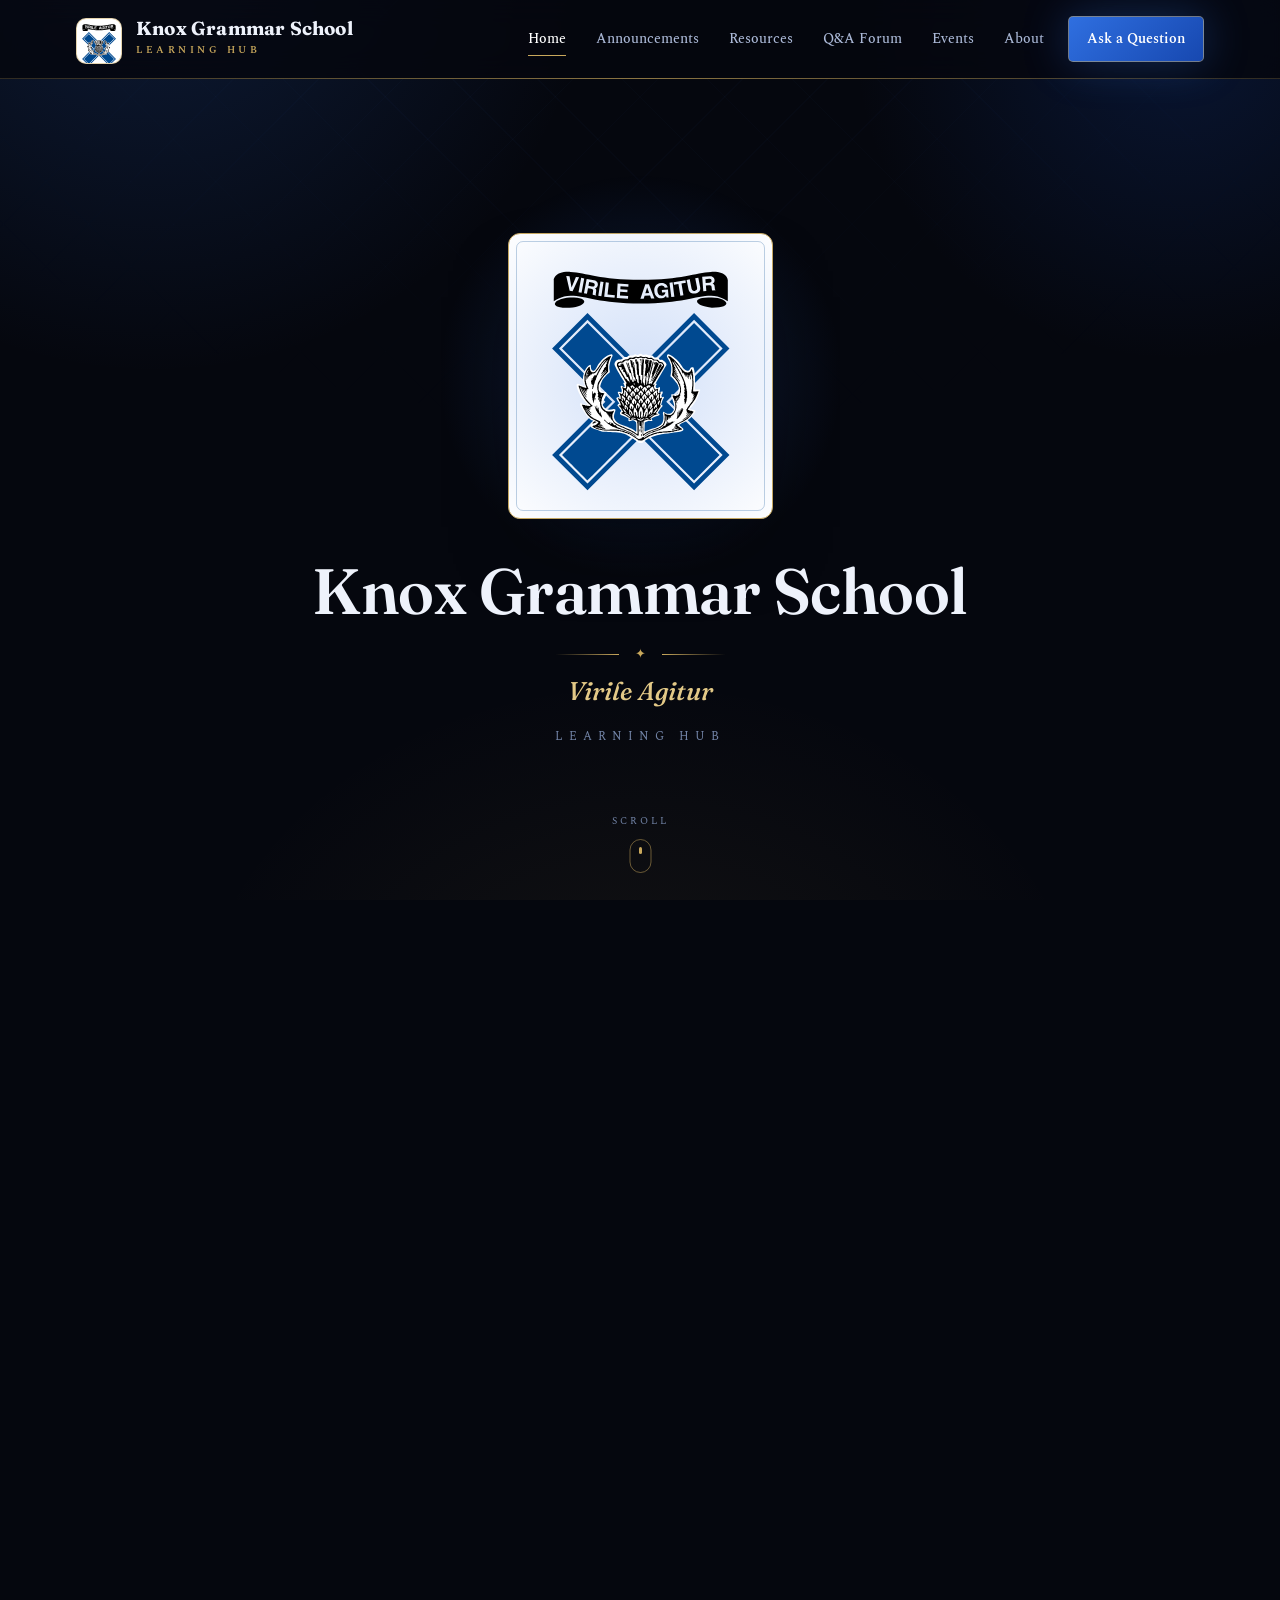
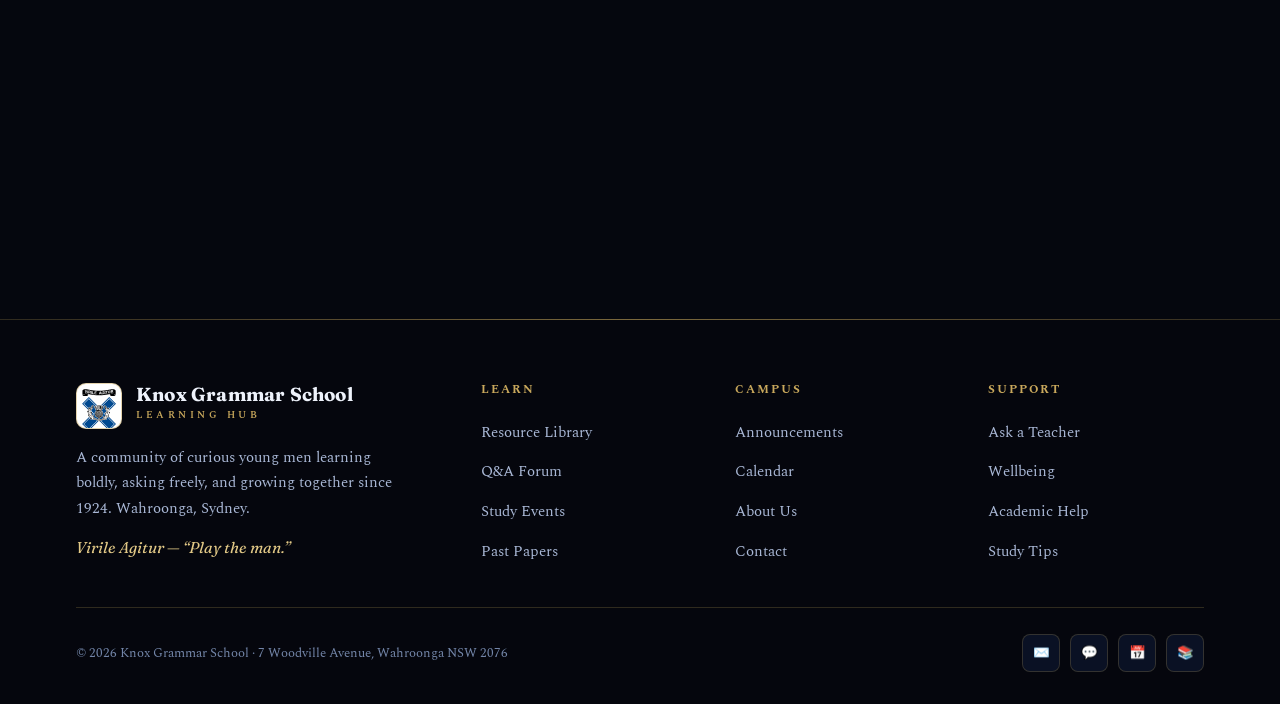
==== index.html @ 8827a402 "Animate title page on scroll (sticky parallax) Crest, title and motto drift upward and fade at diffe" ====
<!DOCTYPE html>
<html lang="en">
<head>
  <meta charset="UTF-8" />
  <meta name="viewport" content="width=device-width, initial-scale=1.0" />
  <title>Knox Grammar School · Learning Hub</title>
  <meta name="description" content="Knox Grammar School Learning Hub — Wahroonga, Sydney. Virile Agitur." />
  <link rel="preconnect" href="https://fonts.googleapis.com" />
  <link href="https://fonts.googleapis.com/css2?family=Fraunces:ital,opsz,wght@0,9..144,400..700;1,9..144,400..600&family=Spectral:ital,wght@0,400;0,500;0,600;1,400&display=swap" rel="stylesheet" />
  <link rel="icon" type="image/svg+xml" href="assets/img/knox-logo.svg" />
  <link rel="stylesheet" href="assets/css/styles.css" />
</head>
<body>
  <div class="bg-aura"></div>
  <div class="bg-grid"></div>

  <div id="nav-mount" data-active="index.html"></div>

  <!-- Title page (scroll-animated) -->
  <header class="title-hero">
    <div class="title-sticky">
      <div class="container title-inner">
        <div class="crest-plaque" data-px="crest">
          <img src="assets/img/knox-logo.svg" alt="Knox Grammar School crest — Virile Agitur" />
        </div>
        <h1 data-px="title">Knox Grammar School</h1>
        <div class="title-rule" data-px="rule"><span></span>✦<span></span></div>
        <p class="title-motto" data-px="motto">Virile Agitur</p>
        <p class="title-sub" data-px="sub">Learning Hub</p>
      </div>
      <div class="scroll-cue" aria-hidden="true"><span>Scroll</span><i></i></div>
    </div>
  </header>

  <div id="footer-mount"></div>
  <script src="assets/js/main.js"></script>
  <script>
    // Scroll-driven parallax for the title page
    (function () {
      const hero = document.querySelector('.title-hero');
      if (!hero) return;
      const reduce = matchMedia('(prefers-reduced-motion: reduce)').matches;
      const el = s => document.querySelector('[data-px="' + s + '"]');
      const crest = el('crest'), title = el('title'), rule = el('rule'), motto = el('motto'), sub = el('sub');
      const cue = document.querySelector('.scroll-cue');
      function frame() {
        const total = hero.offsetHeight - window.innerHeight;
        const p = total > 0 ? Math.min(1, Math.max(0, -hero.getBoundingClientRect().top / total)) : 0;
        if (cue) cue.style.opacity = Math.max(0, 1 - p * 3);
        if (reduce) return;
        if (crest) { crest.style.transform = `translateY(${-p * 130}px) scale(${1 - p * 0.28}) rotate(${-p * 3}deg)`; crest.style.opacity = 1 - p * 0.85; }
        if (title) { title.style.transform = `translateY(${-p * 210}px)`; title.style.opacity = 1 - p * 0.9; title.style.letterSpacing = `${-0.5 + p * 5}px`; }
        if (rule) { rule.style.transform = `translateY(${-p * 250}px)`; rule.style.opacity = 1 - p; }
        if (motto) { motto.style.transform = `translateY(${-p * 290}px)`; motto.style.opacity = 1 - p; }
        if (sub) { sub.style.transform = `translateY(${-p * 330}px)`; sub.style.opacity = 1 - p; }
      }
      let ticking = false;
      function onScroll() { if (!ticking) { requestAnimationFrame(() => { frame(); ticking = false; }); ticking = true; } }
      addEventListener('scroll', onScroll, { passive: true });
      addEventListener('resize', frame);
      frame();
    })();
  </script>
</body>
</html>
---- assets/css/styles.css ----
/* =========================================================
   Knox Grammar School — Learning Hub
   Heritage collegiate · Navy / Black · Royal blue & heraldic gold
   Saltire & thistle motifs · Fraunces + Spectral
   ========================================================= */

:root {
  /* Core ink palette */
  --ink: #05070e;
  --navy-900: #080d1c;
  --navy-800: #0b1326;
  --navy-700: #0f1c3c;
  --navy-600: #14264f;

  /* Royal blues (from the saltire) */
  --royal: #2f6fe0;
  --royal-deep: #1748b0;
  --royal-bright: #5b93ff;

  /* Heraldic gold */
  --gold: #c9a85c;
  --gold-soft: #e3c987;
  --gold-deep: #9c7d3c;

  /* Surfaces & lines */
  --surface: rgba(16, 28, 60, 0.5);
  --surface-2: rgba(11, 19, 38, 0.7);
  --surface-solid: #0d1730;
  --border: rgba(201, 168, 92, 0.22);          /* gold hairline */
  --border-strong: rgba(201, 168, 92, 0.5);
  --border-blue: rgba(91, 147, 255, 0.28);

  /* Text */
  --text: #eef2fb;
  --text-muted: #aab8d6;
  --text-dim: #7385a8;

  /* Aliases kept for existing inline styles / JS gradients */
  --blue-300: #8fb4ff;
  --blue-400: var(--royal-bright);
  --blue-500: var(--royal);
  --blue-600: var(--royal-deep);
  --indigo: #2a52c4;
  --cyan: var(--gold-soft);
  --success: #57c8a3;
  --warn: var(--gold-soft);
  --danger: #e0768a;

  --glow: 0 0 46px rgba(47, 111, 224, 0.32);
  --shadow-lg: 0 30px 70px -28px rgba(0, 0, 0, 0.85);
  --radius: 6px;
  --radius-sm: 4px;
  --maxw: 1180px;

  --serif-display: "Fraunces", Georgia, "Times New Roman", serif;
  --serif-body: "Spectral", Georgia, serif;
  --font: var(--serif-body);
}

* { box-sizing: border-box; margin: 0; padding: 0; }
html { scroll-behavior: smooth; }

body {
  font-family: var(--serif-body);
  background: var(--ink);
  color: var(--text);
  line-height: 1.68;
  overflow-x: hidden;
  -webkit-font-smoothing: antialiased;
  font-size: 17px;
}

/* Ambient heritage background: saltire weave + glow */
.bg-aura {
  position: fixed; inset: 0; z-index: -2;
  background:
    radial-gradient(58vw 58vw at 12% -8%, rgba(47, 111, 224, 0.20), transparent 60%),
    radial-gradient(46vw 46vw at 92% 4%, rgba(23, 72, 176, 0.22), transparent 55%),
    radial-gradient(60vw 50vw at 50% 118%, rgba(201, 168, 92, 0.08), transparent 60%),
    var(--ink);
}
/* diagonal saltire lattice */
.bg-grid {
  position: fixed; inset: 0; z-index: -1; opacity: .5;
  background-image:
    repeating-linear-gradient(45deg, rgba(91,147,255,.05) 0 1px, transparent 1px 60px),
    repeating-linear-gradient(-45deg, rgba(91,147,255,.05) 0 1px, transparent 1px 60px);
  mask-image: radial-gradient(ellipse 85% 65% at 50% 0%, #000 25%, transparent 78%);
  animation: gridDrift 60s linear infinite;
}
@keyframes gridDrift { to { background-position: 85px 85px, -85px 85px; } }

a { color: inherit; text-decoration: none; }
img { max-width: 100%; display: block; }
.container { width: 100%; max-width: var(--maxw); margin: 0 auto; padding: 0 26px; }

/* Decorative gold rule used in section heads */
.crest-rule { display: inline-flex; align-items: center; gap: 12px; color: var(--gold); }
.crest-rule::before, .crest-rule::after { content: ""; width: 42px; height: 1px; background: linear-gradient(90deg, transparent, var(--gold)); }
.crest-rule::after { background: linear-gradient(90deg, var(--gold), transparent); }

/* ===================== Navbar ===================== */
.nav {
  position: sticky; top: 0; z-index: 100;
  backdrop-filter: blur(14px);
  background: rgba(5, 7, 14, 0.82);
  border-bottom: 1px solid var(--border);
}
.nav::after { content: ""; position: absolute; left: 0; right: 0; bottom: -1px; height: 1px; background: linear-gradient(90deg, transparent, var(--gold), transparent); opacity: .6; }
.nav-inner { display: flex; align-items: center; justify-content: space-between; height: 78px; }
.brand { display: flex; align-items: center; gap: 14px; }
.brand .logo {
  width: 46px; height: 46px; border-radius: 10px; overflow: hidden;
  display: grid; place-items: center; flex-shrink: 0;
  background: #fff; border: 1px solid var(--border-strong); padding: 3px;
}
.brand .logo img { width: 100%; height: 100%; object-fit: contain; }
.brand b { font-family: var(--serif-display); font-size: 1.18rem; font-weight: 700; letter-spacing: .2px; line-height: 1.05; display: block; }
.brand span { color: var(--gold); font-weight: 600; font-size: .64rem; display: block; letter-spacing: 3.5px; text-transform: uppercase; margin-top: 3px; }

.nav-links { display: flex; align-items: center; gap: 2px; }
.nav-links a {
  padding: 9px 14px; border-radius: 5px; font-size: .9rem; font-weight: 500; font-family: var(--serif-body);
  color: var(--text-muted); transition: .2s; position: relative;
}
.nav-links a::after { content: ""; position: absolute; left: 14px; right: 14px; bottom: 4px; height: 1px; background: var(--gold); transform: scaleX(0); transition: transform .25s; transform-origin: left; }
.nav-links a:hover { color: var(--text); }
.nav-links a:hover::after, .nav-links a.active::after { transform: scaleX(1); }
.nav-links a.active { color: #fff; }
.nav-cta {
  padding: 10px 18px !important; border-radius: 5px !important; margin-left: 8px;
  background: linear-gradient(135deg, var(--royal), var(--royal-deep)) !important;
  color: #fff !important; font-weight: 600 !important; border: 1px solid var(--border-strong) !important;
  box-shadow: var(--glow);
}
.nav-cta::after { display: none; }
.nav-cta:hover { filter: brightness(1.08); transform: translateY(-1px); }

.hamburger { display: none; background: none; border: 0; cursor: pointer; padding: 8px; }
.hamburger span { display: block; width: 24px; height: 2px; background: var(--gold-soft); margin: 5px 0; border-radius: 2px; transition: .3s; }

/* ===================== Buttons ===================== */
.btn {
  display: inline-flex; align-items: center; gap: 9px; cursor: pointer;
  padding: 13px 24px; border-radius: 5px; font-weight: 600; font-size: .96rem;
  font-family: var(--serif-body); letter-spacing: .2px;
  border: 1px solid transparent; transition: .22s;
}
.btn-primary {
  background: linear-gradient(135deg, var(--royal), var(--royal-deep)); color: #fff;
  border-color: var(--border-strong);
  box-shadow: 0 12px 32px -12px rgba(47, 111, 224, 0.7);
}
.btn-primary:hover { transform: translateY(-2px); box-shadow: 0 18px 42px -14px rgba(47, 111, 224, 0.85); }
.btn-ghost { background: transparent; color: var(--gold-soft); border-color: var(--border-strong); }
.btn-ghost:hover { background: rgba(201,168,92,.08); color: var(--gold-soft); border-color: var(--gold); }
.btn-sm { padding: 8px 15px; font-size: .85rem; }

/* ===================== Title page (home, scroll-animated) ===================== */
.title-hero { position: relative; height: 200vh; }
.title-sticky {
  position: sticky; top: 78px; height: calc(100vh - 78px);
  display: grid; place-items: center; text-align: center; overflow: hidden;
  animation: heroRise 1.1s cubic-bezier(.2,.7,.3,1) both;
}
@keyframes heroRise { from { opacity: 0; transform: translateY(20px); } to { opacity: 1; transform: none; } }
.title-inner { display: flex; flex-direction: column; align-items: center; padding: 0 24px; }
.title-inner [data-px] { will-change: transform, opacity; }

/* scroll cue (mouse-style indicator) */
.scroll-cue {
  position: absolute; left: 50%; bottom: 28px; transform: translateX(-50%);
  display: flex; flex-direction: column; align-items: center; gap: 9px; pointer-events: none;
}
.scroll-cue span { font-size: .64rem; letter-spacing: 3px; text-transform: uppercase; color: var(--text-dim); }
.scroll-cue i { width: 22px; height: 34px; border: 1px solid var(--border-strong); border-radius: 12px; position: relative; display: block; }
.scroll-cue i::after {
  content: ""; position: absolute; left: 50%; top: 7px; width: 3px; height: 7px; border-radius: 2px;
  background: var(--gold); transform: translateX(-50%); animation: cueDot 1.6s ease-in-out infinite;
}
@keyframes cueDot { 0% { opacity: 0; transform: translate(-50%, 0); } 30% { opacity: 1; } 100% { opacity: 0; transform: translate(-50%, 12px); } }
@media (max-width: 680px) { .title-hero { height: 165vh; } }
@media (prefers-reduced-motion: reduce) { .title-hero { height: auto; } .title-sticky { position: static; height: calc(100vh - 78px); animation: none; } }
.crest-plaque {
  position: relative; padding: 26px 32px; border-radius: 12px; margin-bottom: 38px;
  background: #ffffff; border: 1px solid var(--gold);
  box-shadow: 0 36px 80px -28px rgba(0,0,0,.75);
}
.crest-plaque::before {
  content: ""; position: absolute; inset: 7px; border: 1px solid rgba(0,73,144,.25);
  border-radius: 7px; pointer-events: none;
}
.crest-plaque::after {
  content: ""; position: absolute; inset: -34%; z-index: -1;
  background: radial-gradient(circle, rgba(47,111,224,.22), transparent 62%);
}
.crest-plaque img { height: 232px; width: auto; display: block; }
.title-hero h1 {
  font-family: var(--serif-display); font-weight: 600;
  font-size: clamp(2.3rem, 6vw, 4rem); letter-spacing: -.5px; line-height: 1.05;
}
.title-rule { display: flex; align-items: center; gap: 16px; color: var(--gold); margin: 20px 0 4px; font-size: .8rem; }
.title-rule span { width: 64px; height: 1px; background: linear-gradient(90deg, transparent, var(--gold)); }
.title-rule span:last-child { background: linear-gradient(90deg, var(--gold), transparent); }
.title-motto { font-family: var(--serif-display); font-style: italic; font-weight: 500; font-size: 1.6rem; color: var(--gold-soft); }
.title-sub { text-transform: uppercase; letter-spacing: 6px; font-size: .76rem; color: var(--text-dim); margin-top: 14px; }
@media (max-width: 680px) {
  .crest-plaque { padding: 20px 22px; margin-bottom: 30px; }
  .crest-plaque img { height: 168px; }
  .title-motto { font-size: 1.3rem; }
}

/* ===================== Hero ===================== */
.hero { position: relative; padding: 104px 0 86px; }
.hero-grid { display: grid; grid-template-columns: 1.08fr 0.92fr; gap: 56px; align-items: center; }
.eyebrow {
  display: inline-flex; align-items: center; gap: 10px;
  padding: 7px 16px; border-radius: 999px; font-size: .72rem; font-weight: 600;
  letter-spacing: 2.5px; text-transform: uppercase; color: var(--gold-soft);
  background: rgba(201,168,92,.07); border: 1px solid var(--border);
  margin-bottom: 26px; font-family: var(--serif-body);
}
.eyebrow .dot { width: 6px; height: 6px; border-radius: 50%; background: var(--gold); box-shadow: 0 0 10px var(--gold); animation: pulse 2.4s infinite; }
@keyframes pulse { 50% { opacity: .35; } }

.hero h1 {
  font-family: var(--serif-display); font-optical-sizing: auto;
  font-size: clamp(2.6rem, 5.4vw, 4.1rem); line-height: 1.04; font-weight: 600;
  letter-spacing: -.5px; margin-bottom: 24px;
}
.hero h1 .grad {
  font-style: italic; font-weight: 500;
  background: linear-gradient(120deg, var(--gold-soft), var(--gold) 60%, var(--gold-deep));
  -webkit-background-clip: text; background-clip: text; color: transparent;
}
.hero p.lead { font-size: 1.16rem; color: var(--text-muted); max-width: 540px; margin-bottom: 34px; }
.hero-actions { display: flex; gap: 14px; flex-wrap: wrap; }

.hero-stats { display: flex; gap: 40px; margin-top: 48px; padding-top: 30px; border-top: 1px solid var(--border); }
.hero-stats .stat strong { font-family: var(--serif-display); font-size: 2rem; font-weight: 600; display: block; color: #fff; }
.hero-stats .stat span { font-size: .74rem; color: var(--text-dim); text-transform: uppercase; letter-spacing: 1.6px; }

/* Hero crest showcase */
.hero-visual { position: relative; display: grid; place-items: center; height: 480px; }
.crest-stage {
  position: relative; width: 360px; max-width: 100%;
  filter: drop-shadow(0 30px 50px rgba(0,0,0,.6));
  animation: floaty 7s ease-in-out infinite;
}
.crest-stage::before {
  content: ""; position: absolute; inset: -12% -12% -12% -12%; z-index: -1; border-radius: 50%;
  background: radial-gradient(circle, rgba(47,111,224,.28), transparent 65%);
}
.crest-ring {
  position: absolute; inset: -6%; border: 1px solid var(--border); border-radius: 50%;
  animation: spin 50s linear infinite;
}
.crest-ring.r2 { inset: 2%; border-style: dashed; border-color: var(--border-blue); animation-duration: 80s; animation-direction: reverse; }
@keyframes spin { to { transform: rotate(360deg); } }
@keyframes floaty { 50% { transform: translateY(-14px); } }
.float-card {
  position: absolute; border-radius: var(--radius);
  background: var(--surface-2); border: 1px solid var(--border);
  backdrop-filter: blur(10px); box-shadow: var(--shadow-lg);
  padding: 16px 18px; z-index: 3; max-width: 220px;
}
.float-card .fc-icon { display: none; }
.fc-1 { top: 34%; left: -38px; animation: floaty 6s ease-in-out infinite; }
.fc-3 { bottom: 6%; right: -38px; animation: floaty 6.5s ease-in-out 1.5s infinite; }
.fc-2 { display: none; }
.fc-title { font-family: var(--serif-display); font-weight: 600; margin-bottom: 3px; color: var(--gold-soft); font-size: .98rem; }
.fc-sub { font-size: .82rem; color: var(--text-muted); }
.fc-bar { height: 5px; border-radius: 99px; background: rgba(91,147,255,.16); margin-top: 10px; overflow: hidden; }
.fc-bar i { display: block; height: 100%; border-radius: 99px; background: linear-gradient(90deg,var(--royal),var(--gold)); }

/* ===================== Sections ===================== */
.section { padding: 92px 0; }
.section-head { text-align: center; max-width: 680px; margin: 0 auto 56px; }
.section-head .eyebrow { margin-bottom: 18px; }
.section-head h2 { font-family: var(--serif-display); font-size: clamp(2rem, 3.6vw, 2.8rem); font-weight: 600; letter-spacing: -.4px; margin-bottom: 16px; }
.section-head p { color: var(--text-muted); font-size: 1.08rem; }
.section-head.left { text-align: left; margin-left: 0; }

/* ===================== Feature grid ===================== */
.feature-grid { display: grid; grid-template-columns: repeat(3, 1fr); gap: 22px; }
.feature-card {
  position: relative; padding: 32px; border-radius: var(--radius);
  background: var(--surface); border: 1px solid var(--border);
  transition: .3s; overflow: hidden;
}
.feature-card::before {
  content: ""; position: absolute; inset: 0;
  background: radial-gradient(160px 160px at var(--mx,50%) var(--my,0%), rgba(47,111,224,.16), transparent 70%);
  opacity: 0; transition: opacity .3s;
}
.feature-card::after { content: ""; position: absolute; left: 0; top: 0; width: 0; height: 2px; background: linear-gradient(90deg,var(--gold),transparent); transition: width .4s; }
.feature-card:hover { transform: translateY(-5px); border-color: var(--border-strong); box-shadow: var(--shadow-lg); }
.feature-card:hover::before { opacity: 1; }
.feature-card:hover::after { width: 100%; }
.feature-card .f-icon {
  width: 56px; height: 56px; border-radius: 12px; display: grid; place-items: center;
  font-size: 25px; margin-bottom: 20px;
  background: linear-gradient(140deg, rgba(47,111,224,.22), rgba(23,72,176,.16));
  border: 1px solid var(--border-blue);
}
.feature-card h3 { font-family: var(--serif-display); font-size: 1.32rem; margin-bottom: 10px; font-weight: 600; }
.feature-card p { color: var(--text-muted); font-size: .98rem; margin-bottom: 16px; }
.feature-card .f-link { color: var(--gold-soft); font-weight: 600; font-size: .88rem; display: inline-flex; gap: 6px; align-items: center; letter-spacing: .5px; }
.feature-card .f-link span { transition: .2s; }
.feature-card:hover .f-link span { transform: translateX(4px); }

.card { background: var(--surface); border: 1px solid var(--border); border-radius: var(--radius); }

/* ===================== Page header ===================== */
.page-hero { padding: 86px 0 44px; text-align: center; position: relative; }
.page-hero h1 { font-family: var(--serif-display); font-size: clamp(2.4rem, 4.6vw, 3.4rem); font-weight: 600; letter-spacing: -.5px; margin-bottom: 16px; }
.page-hero h1 .grad { font-style: italic; background: linear-gradient(120deg, var(--gold-soft), var(--gold-deep)); -webkit-background-clip: text; background-clip: text; color: transparent; }
.page-hero p { color: var(--text-muted); font-size: 1.12rem; max-width: 620px; margin: 0 auto; }

/* ===================== Announcements ===================== */
.ann-layout { display: grid; grid-template-columns: 1fr 320px; gap: 34px; align-items: start; }
.ann-feed { display: flex; flex-direction: column; gap: 20px; }
.ann-item {
  display: grid; grid-template-columns: 84px 1fr; gap: 24px;
  padding: 28px; border-radius: var(--radius);
  background: var(--surface); border: 1px solid var(--border); transition: .25s; position: relative;
}
.ann-item::before { content: ""; position: absolute; left: 0; top: 0; bottom: 0; width: 2px; background: var(--gold); opacity: 0; transition: .25s; }
.ann-item:hover { border-color: var(--border-strong); }
.ann-item:hover::before { opacity: 1; }
.ann-date { text-align: center; border-right: 1px solid var(--border); padding-right: 12px; }
.ann-date .d { font-family: var(--serif-display); font-size: 2.1rem; font-weight: 600; line-height: 1; color: var(--gold-soft); }
.ann-date .m { font-size: .68rem; text-transform: uppercase; letter-spacing: 2.5px; color: var(--text-dim); margin-top: 5px; }
.ann-body h3 { font-family: var(--serif-display); font-size: 1.3rem; margin-bottom: 9px; font-weight: 600; }
.ann-body p { color: var(--text-muted); font-size: .97rem; margin-bottom: 14px; }
.ann-meta { display: flex; gap: 10px; align-items: center; flex-wrap: wrap; }

.pill {
  display: inline-flex; align-items: center; gap: 6px;
  padding: 4px 12px; border-radius: 4px; font-size: .68rem; font-weight: 600;
  text-transform: uppercase; letter-spacing: 1px; font-family: var(--serif-body);
  background: rgba(91,147,255,.1); border: 1px solid var(--border-blue); color: var(--blue-300);
}
.pill.urgent { background: rgba(224,118,138,.12); color: var(--danger); border-color: rgba(224,118,138,.32); }
.pill.event { background: rgba(87,200,163,.12); color: var(--success); border-color: rgba(87,200,163,.3); }
.pill.academic { background: rgba(201,168,92,.12); color: var(--gold-soft); border-color: var(--border-strong); }
.pill.sport { background: rgba(91,147,255,.12); color: var(--blue-300); border-color: var(--border-blue); }

.side-card { padding: 26px; }
.side-card h4 { font-family: var(--serif-display); font-size: 1.12rem; margin-bottom: 18px; display: flex; align-items: center; gap: 8px; font-weight: 600; }
.side-list { display: flex; flex-direction: column; gap: 15px; }
.side-list .si { display: flex; gap: 12px; align-items: flex-start; padding-bottom: 15px; border-bottom: 1px solid var(--border); }
.side-list .si:last-child { border: 0; padding-bottom: 0; }
.side-list .si .ic { font-size: 18px; }
.side-list .si .t { font-size: .92rem; font-weight: 600; }
.side-list .si .s { font-size: .82rem; color: var(--text-dim); }

/* ===================== Toolbar / chips ===================== */
.toolbar { display: flex; gap: 12px; flex-wrap: wrap; align-items: center; justify-content: space-between; margin-bottom: 36px; }
.chips { display: flex; gap: 9px; flex-wrap: wrap; }
.chip {
  padding: 8px 17px; border-radius: 4px; font-size: .84rem; font-weight: 600; cursor: pointer;
  font-family: var(--serif-body); letter-spacing: .3px;
  background: transparent; border: 1px solid var(--border); color: var(--text-muted); transition: .2s;
}
.chip:hover { color: var(--gold-soft); border-color: var(--border-strong); }
.chip.active { background: linear-gradient(135deg, var(--royal), var(--royal-deep)); color: #fff; border-color: var(--border-strong); }
.search-box { position: relative; flex: 1; min-width: 220px; max-width: 360px; }
.search-box input {
  width: 100%; padding: 12px 16px 12px 42px; border-radius: 5px; font-size: .94rem; font-family: var(--serif-body);
  background: var(--surface-2); border: 1px solid var(--border); color: var(--text);
}
.search-box input:focus { outline: none; border-color: var(--border-strong); box-shadow: 0 0 0 3px rgba(201,168,92,.14); }
.search-box .si-ic { position: absolute; left: 15px; top: 50%; transform: translateY(-50%); color: var(--gold); }

/* ===================== Resources ===================== */
.res-grid { display: grid; grid-template-columns: repeat(3, 1fr); gap: 22px; }
.res-card { padding: 0; border-radius: var(--radius); overflow: hidden; background: var(--surface); border: 1px solid var(--border); transition: .3s; display: flex; flex-direction: column; }
.res-card:hover { transform: translateY(-5px); border-color: var(--border-strong); box-shadow: var(--shadow-lg); }
.res-top { padding: 22px; display: flex; align-items: center; justify-content: space-between; background: linear-gradient(135deg, rgba(47,111,224,.16), rgba(23,72,176,.08)); border-bottom: 1px solid var(--border); }
.res-top .r-icon { width: 52px; height: 52px; border-radius: 12px; display: grid; place-items: center; font-size: 25px; background: rgba(5,7,14,.5); border: 1px solid var(--border-strong); }
.res-type { font-size: .68rem; font-weight: 700; text-transform: uppercase; letter-spacing: 1.4px; color: var(--gold-soft); }
.res-body { padding: 24px; flex: 1; display: flex; flex-direction: column; }
.res-body h3 { font-family: var(--serif-display); font-size: 1.22rem; margin-bottom: 9px; font-weight: 600; }
.res-body p { color: var(--text-muted); font-size: .92rem; margin-bottom: 18px; flex: 1; }
.res-foot { display: flex; align-items: center; justify-content: space-between; margin-top: auto; }
.res-tags { display: flex; gap: 6px; flex-wrap: wrap; }
.tag { font-size: .72rem; padding: 3px 9px; border-radius: 4px; background: rgba(91,147,255,.1); color: var(--text-muted); border: 1px solid var(--border-blue); }

/* ===================== Forum ===================== */
.forum-layout { display: grid; grid-template-columns: 1fr 300px; gap: 34px; align-items: start; }
.ask-box { padding: 28px; margin-bottom: 28px; }
.ask-box h3 { font-family: var(--serif-display); margin-bottom: 18px; display: flex; align-items: center; gap: 10px; font-weight: 600; font-size: 1.3rem; }
.field { margin-bottom: 15px; }
.field label { display: block; font-size: .8rem; font-weight: 600; margin-bottom: 7px; color: var(--gold-soft); text-transform: uppercase; letter-spacing: 1px; }
.field input, .field textarea, .field select {
  width: 100%; padding: 12px 15px; border-radius: 5px; font-size: .96rem; font-family: var(--serif-body);
  background: var(--surface-2); border: 1px solid var(--border); color: var(--text); resize: vertical;
}
.field input:focus, .field textarea:focus, .field select:focus { outline: none; border-color: var(--border-strong); box-shadow: 0 0 0 3px rgba(201,168,92,.14); }
.field select option { background: var(--surface-solid); }

.q-list { display: flex; flex-direction: column; gap: 16px; }
.q-card { padding: 24px; display: grid; grid-template-columns: 66px 1fr; gap: 20px; transition: .25s; }
.q-card:hover { border-color: var(--border-strong); }
.q-votes { display: flex; flex-direction: column; align-items: center; gap: 4px; }
.vote-btn { width: 42px; height: 38px; border-radius: 5px; cursor: pointer; font-size: 16px; background: rgba(91,147,255,.08); border: 1px solid var(--border-blue); color: var(--blue-300); transition: .2s; }
.vote-btn:hover { background: var(--royal); color: #fff; }
.vote-btn.voted { background: var(--royal); color: #fff; }
.q-votes .count { font-family: var(--serif-display); font-size: 1.25rem; font-weight: 600; }
.q-votes .lbl { font-size: .66rem; color: var(--text-dim); text-transform: uppercase; letter-spacing: 1px; }
.q-main h3 { font-family: var(--serif-display); font-size: 1.24rem; margin-bottom: 8px; cursor: pointer; font-weight: 600; }
.q-main h3:hover { color: var(--gold-soft); }
.q-main .q-text { color: var(--text-muted); font-size: .96rem; margin-bottom: 14px; }
.q-foot { display: flex; align-items: center; gap: 14px; flex-wrap: wrap; font-size: .82rem; color: var(--text-dim); }
.q-author { display: flex; align-items: center; gap: 8px; }
.avatar { width: 28px; height: 28px; border-radius: 50%; display: grid; place-items: center; font-size: .72rem; font-weight: 700; color: #fff; font-family: var(--serif-body); background: linear-gradient(135deg, var(--royal), var(--royal-deep)); border: 1px solid var(--border-strong); }
.answers-toggle { color: var(--gold-soft); cursor: pointer; font-weight: 600; }
.answers { margin-top: 16px; padding-top: 16px; border-top: 1px solid var(--border); display: none; flex-direction: column; gap: 12px; }
.answers.open { display: flex; }
.answer { display: flex; gap: 12px; padding: 14px; border-radius: 5px; background: var(--surface-2); }
.answer.accepted { border: 1px solid rgba(87,200,163,.4); background: rgba(87,200,163,.06); }
.answer .a-body { flex: 1; }
.answer .a-body .a-text { font-size: .94rem; margin-bottom: 6px; }
.answer .a-meta { font-size: .78rem; color: var(--text-dim); }
.answer-form { display: flex; gap: 10px; margin-top: 6px; }
.answer-form input { flex: 1; padding: 11px 14px; border-radius: 5px; background: var(--surface-2); border: 1px solid var(--border); color: var(--text); font-family: var(--serif-body); font-size: .9rem; }
.answer-form input:focus { outline: none; border-color: var(--border-strong); }

.empty-state { text-align: center; padding: 54px 20px; color: var(--text-dim); }
.empty-state .ic { font-size: 44px; margin-bottom: 12px; }
.empty-state h3 { font-family: var(--serif-display); color: var(--text-muted); }

/* ===================== Events ===================== */
.timeline { position: relative; padding-left: 38px; }
.timeline::before { content: ""; position: absolute; left: 11px; top: 8px; bottom: 8px; width: 2px; background: linear-gradient(var(--royal), var(--gold), transparent); }
.tl-item { position: relative; padding: 0 0 30px 0; }
.tl-item::before { content: ""; position: absolute; left: -32px; top: 4px; width: 14px; height: 14px; border-radius: 50%; background: var(--gold); box-shadow: 0 0 0 4px rgba(201,168,92,.18); }
.tl-time { font-size: .8rem; color: var(--gold-soft); font-weight: 600; margin-bottom: 6px; text-transform: uppercase; letter-spacing: 1px; }
.tl-card { padding: 20px 22px; }
.tl-card h3 { font-family: var(--serif-display); font-size: 1.18rem; margin-bottom: 5px; font-weight: 600; }
.tl-card p { color: var(--text-muted); font-size: .92rem; }
.event-grid { display: grid; grid-template-columns: 1fr 340px; gap: 34px; align-items: start; }

.cal { padding: 26px; }
.cal-head { display: flex; align-items: center; justify-content: space-between; margin-bottom: 18px; }
.cal-head h4 { font-family: var(--serif-display); font-size: 1.12rem; font-weight: 600; }
.cal-grid { display: grid; grid-template-columns: repeat(7,1fr); gap: 5px; }
.cal-grid .dow { font-size: .66rem; text-align: center; color: var(--text-dim); font-weight: 700; padding: 6px 0; letter-spacing: 1px; }
.cal-cell { aspect-ratio: 1; display: grid; place-items: center; border-radius: 5px; font-size: .82rem; color: var(--text-muted); position: relative; }
.cal-cell.has-event { background: rgba(47,111,224,.16); color: #fff; font-weight: 700; cursor: pointer; border: 1px solid var(--border-blue); }
.cal-cell.has-event::after { content: ""; position: absolute; bottom: 4px; width: 4px; height: 4px; border-radius: 50%; background: var(--gold); }
.cal-cell.today { border: 1px solid var(--gold); }

/* ===================== Stats band ===================== */
.stats-band { display: grid; grid-template-columns: repeat(4,1fr); gap: 20px; }
.stat-box { text-align: center; padding: 34px 18px; border-radius: var(--radius); background: var(--surface); border: 1px solid var(--border); position: relative; }
.stat-box::after { content: ""; position: absolute; left: 50%; bottom: 0; transform: translateX(-50%); width: 40px; height: 2px; background: var(--gold); opacity: .6; }
.stat-box .num { font-family: var(--serif-display); font-size: 2.6rem; font-weight: 600; color: #fff; }
.stat-box .lbl { color: var(--text-muted); font-size: .88rem; margin-top: 6px; letter-spacing: .3px; }

/* ===================== CTA band ===================== */
.cta-band {
  position: relative; padding: 64px; border-radius: var(--radius); text-align: center; overflow: hidden;
  background: linear-gradient(135deg, rgba(23,72,176,.26), rgba(8,13,28,.6));
  border: 1px solid var(--border-strong);
}
.cta-band::before { content: ""; position: absolute; inset: 0; background: repeating-linear-gradient(45deg, rgba(201,168,92,.05) 0 1px, transparent 1px 38px), repeating-linear-gradient(-45deg, rgba(201,168,92,.05) 0 1px, transparent 1px 38px); }
.cta-band h2 { position: relative; font-family: var(--serif-display); font-size: clamp(2rem,3.6vw,2.6rem); font-weight: 600; margin-bottom: 14px; }
.cta-band p { position: relative; color: var(--text-muted); max-width: 540px; margin: 0 auto 28px; font-size: 1.06rem; }
.cta-band .hero-actions { position: relative; justify-content: center; }

/* ===================== Footer ===================== */
.footer { border-top: 1px solid var(--border); margin-top: 40px; padding: 60px 0 32px; background: rgba(5,7,14,.6); position: relative; }
.footer::before { content: ""; position: absolute; top: -1px; left: 0; right: 0; height: 1px; background: linear-gradient(90deg, transparent, var(--gold), transparent); opacity: .5; }
.footer-grid { display: grid; grid-template-columns: 1.7fr 1fr 1fr 1fr; gap: 38px; margin-bottom: 42px; }
.footer-brand p { color: var(--text-muted); font-size: .94rem; margin-top: 16px; max-width: 320px; }
.footer-brand .motto { color: var(--gold-soft); font-style: italic; font-family: var(--serif-display); margin-top: 14px; font-size: .98rem; }
.footer h5 { font-family: var(--serif-body); font-size: .74rem; text-transform: uppercase; letter-spacing: 2px; color: var(--gold); margin-bottom: 18px; }
.footer ul { list-style: none; display: flex; flex-direction: column; gap: 11px; }
.footer ul a { color: var(--text-muted); font-size: .92rem; transition: .2s; }
.footer ul a:hover { color: var(--gold-soft); }
.footer-bottom { display: flex; align-items: center; justify-content: space-between; padding-top: 26px; border-top: 1px solid var(--border); color: var(--text-dim); font-size: .84rem; flex-wrap: wrap; gap: 12px; }
.socials { display: flex; gap: 10px; }
.socials a { width: 38px; height: 38px; border-radius: 8px; display: grid; place-items: center; background: var(--surface); border: 1px solid var(--border); transition: .2s; }
.socials a:hover { background: var(--royal); border-color: var(--border-strong); transform: translateY(-2px); }

/* ===================== Reveal & toast ===================== */
.reveal { opacity: 0; transform: translateY(26px); transition: opacity .7s cubic-bezier(.2,.7,.3,1), transform .7s cubic-bezier(.2,.7,.3,1); }
.reveal.in { opacity: 1; transform: none; }
.toast {
  position: fixed; bottom: 26px; left: 50%; transform: translateX(-50%) translateY(100px);
  padding: 14px 24px; border-radius: 5px; font-weight: 600; z-index: 200; opacity: 0; transition: .35s;
  background: linear-gradient(135deg, var(--royal), var(--royal-deep)); color: #fff;
  box-shadow: var(--shadow-lg); border: 1px solid var(--border-strong); font-family: var(--serif-body);
}
.toast.show { transform: translateX(-50%) translateY(0); opacity: 1; }

/* ===================== Responsive ===================== */
@media (max-width: 940px) {
  .hero-grid { grid-template-columns: 1fr; gap: 44px; }
  .hero-visual { height: 400px; }
  .crest-stage { width: 300px; }
  .feature-grid, .res-grid { grid-template-columns: 1fr 1fr; }
  .ann-layout, .forum-layout, .event-grid { grid-template-columns: 1fr; }
  .stats-band { grid-template-columns: 1fr 1fr; }
  .footer-grid { grid-template-columns: 1fr 1fr; }
}
@media (max-width: 680px) {
  body { font-size: 16px; }
  .nav-links {
    position: fixed; top: 78px; right: 0; bottom: 0; width: 260px; flex-direction: column;
    align-items: stretch; padding: 22px; background: rgba(5,7,14,.98); backdrop-filter: blur(20px);
    border-left: 1px solid var(--border); transform: translateX(100%); transition: .3s; gap: 4px;
  }
  .nav-links.open { transform: translateX(0); }
  .nav-links a::after { display: none; }
  .hamburger { display: block; }
  .feature-grid, .res-grid, .stats-band, .footer-grid { grid-template-columns: 1fr; }
  .hero-stats { gap: 24px; flex-wrap: wrap; }
  .ann-item { grid-template-columns: 1fr; }
  .ann-date { display: flex; gap: 8px; align-items: baseline; border-right: 0; border-bottom: 1px solid var(--border); padding-bottom: 8px; }
  .cta-band { padding: 44px 24px; }
  .section { padding: 64px 0; }
  .float-card { display: none; }
}
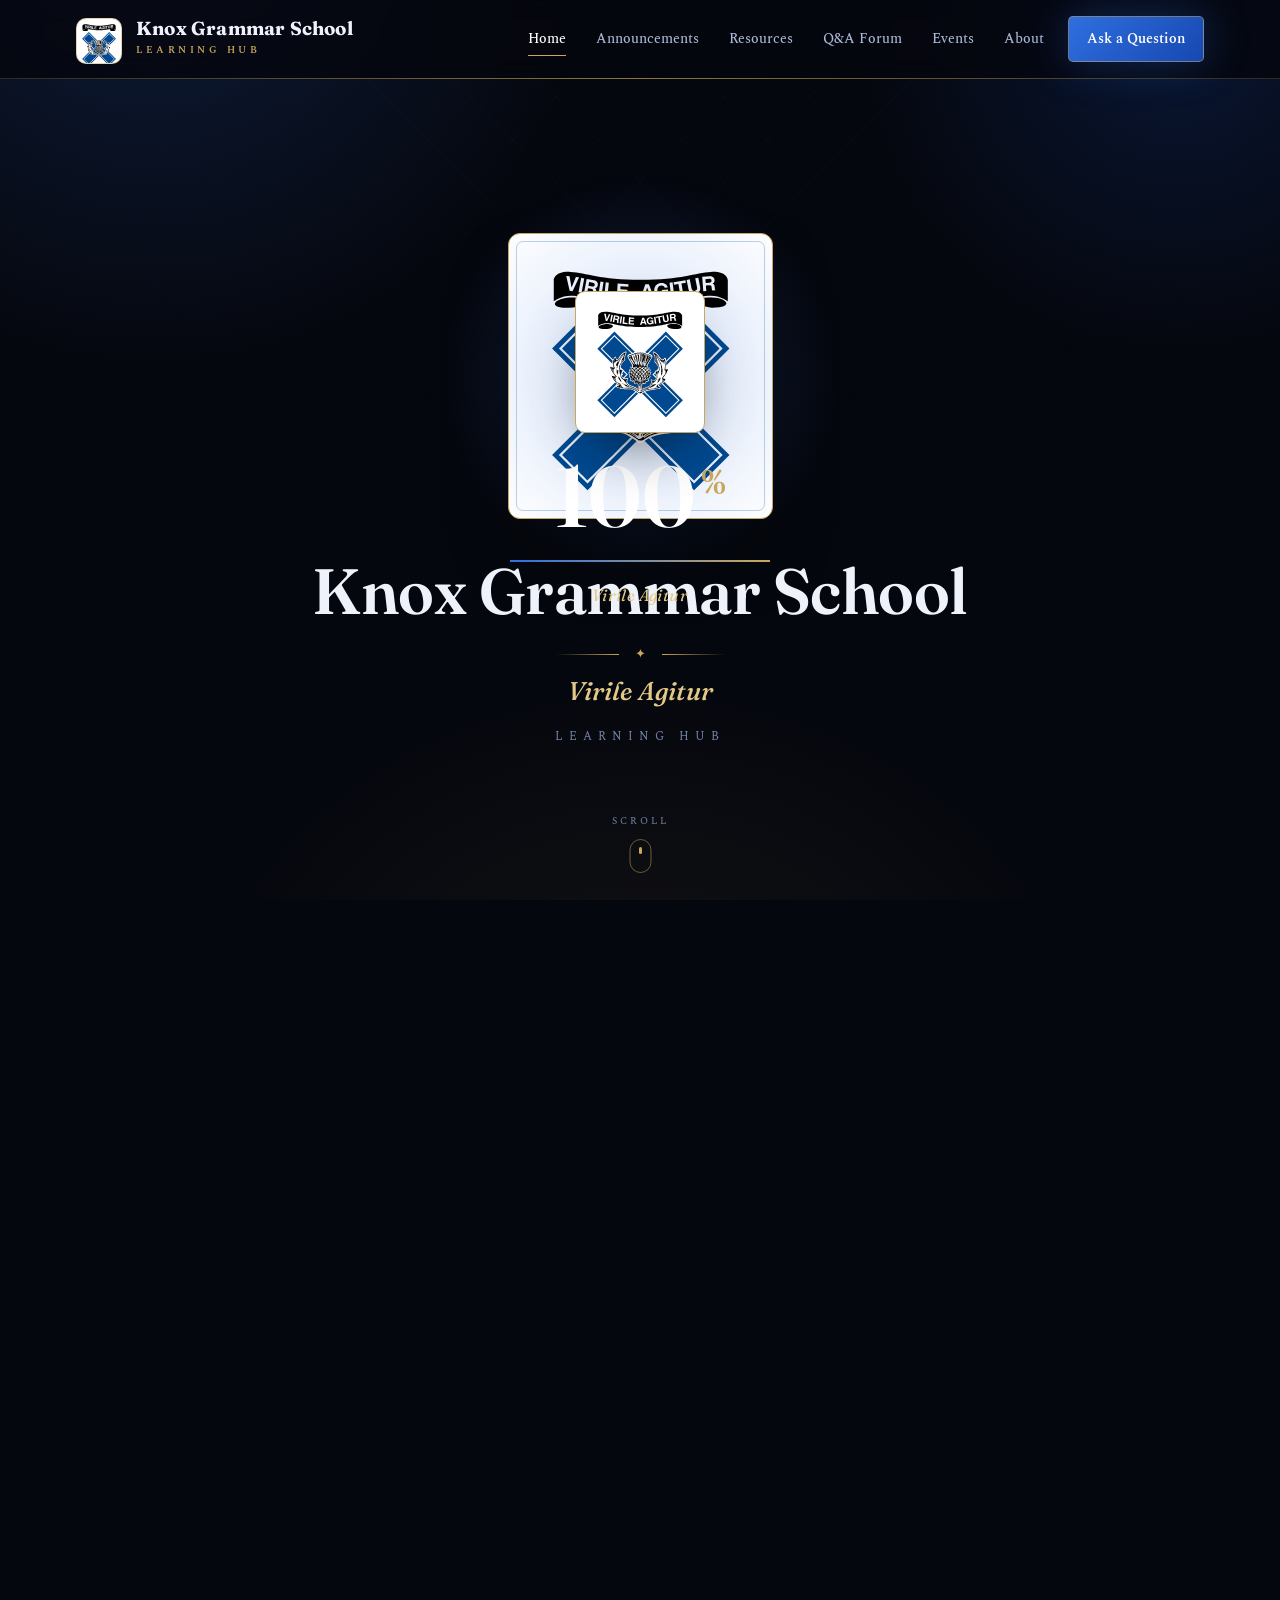
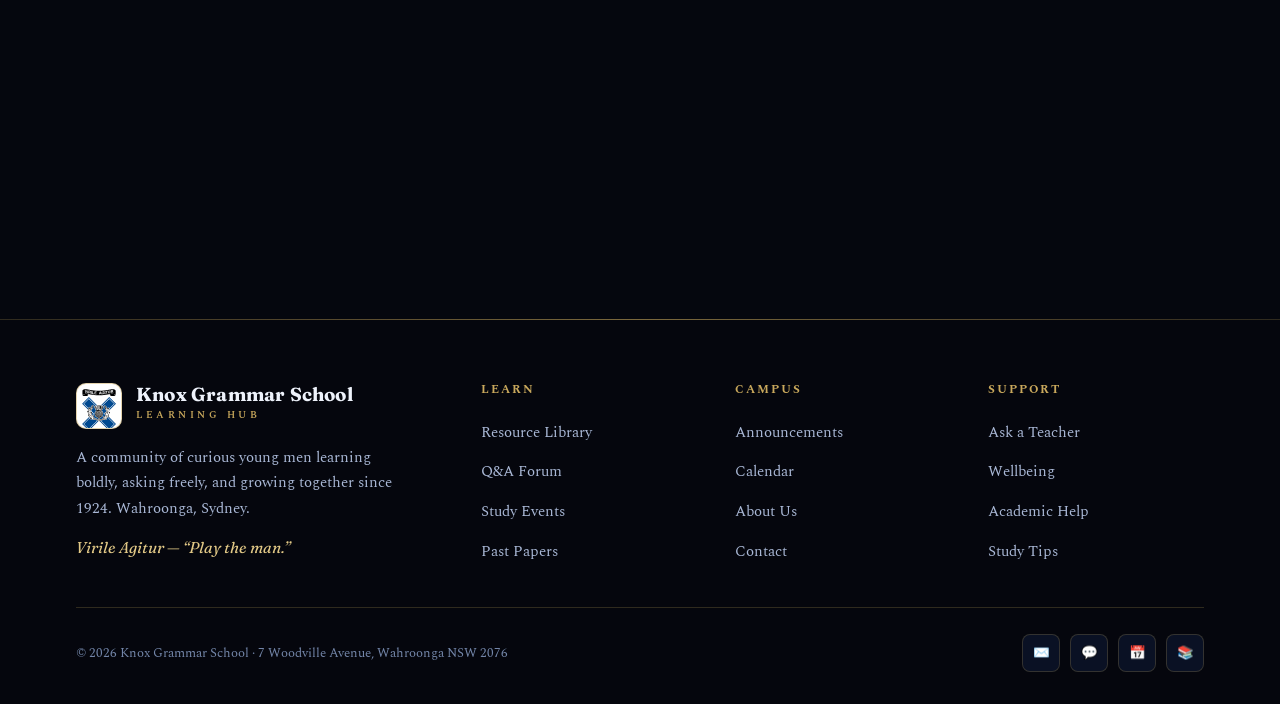
==== commit 9112f227: "Add intro loader-reveal to the title page Awwwards-style intro: Knox crest, a 0-100% counter and gol" ====
--- a/index.html
+++ b/index.html
@@ -5,6 +5,15 @@
   <meta name="viewport" content="width=device-width, initial-scale=1.0" />
   <title>Knox Grammar School · Learning Hub</title>
   <meta name="description" content="Knox Grammar School Learning Hub — Wahroonga, Sydney. Virile Agitur." />
+  <script>
+    // Decide early whether to play the intro loader (avoids title flash)
+    (function () {
+      try {
+        var rm = matchMedia('(prefers-reduced-motion: reduce)').matches;
+        if (!rm && !sessionStorage.getItem('knoxIntro')) document.documentElement.classList.add('is-loading');
+      } catch (e) {}
+    })();
+  </script>
   <link rel="preconnect" href="https://fonts.googleapis.com" />
   <link href="https://fonts.googleapis.com/css2?family=Fraunces:ital,opsz,wght@0,9..144,400..700;1,9..144,400..600&family=Spectral:ital,wght@0,400;0,500;0,600;1,400&display=swap" rel="stylesheet" />
   <link rel="icon" type="image/svg+xml" href="assets/img/knox-logo.svg" />
@@ -13,6 +22,19 @@
 <body>
   <div class="bg-aura"></div>
   <div class="bg-grid"></div>
+
+  <!-- Intro loader / reveal -->
+  <div class="loader" id="loader" aria-hidden="true">
+    <div class="loader-panels">
+      <span></span><span></span><span></span><span></span><span></span><span></span>
+    </div>
+    <div class="loader-content">
+      <div class="loader-crest"><img src="assets/img/knox-logo.svg" alt="" /></div>
+      <div class="loader-count"><span id="loader-num">0</span><b>%</b></div>
+      <div class="loader-bar"><i id="loader-fill"></i></div>
+      <div class="loader-tag">Virile Agitur</div>
+    </div>
+  </div>
 
   <div id="nav-mount" data-active="index.html"></div>
 
@@ -35,6 +57,35 @@
   <div id="footer-mount"></div>
   <script src="assets/js/main.js"></script>
   <script>
+    // Intro loader: count 0->100, then lift the curtain to reveal the title
+    (function () {
+      const root = document.documentElement;
+      const loader = document.getElementById('loader');
+      if (!loader) return;
+      if (!root.classList.contains('is-loading')) { loader.remove(); document.body.classList.add('revealed'); return; }
+      document.body.style.overflow = 'hidden';
+      const num = document.getElementById('loader-num');
+      const fill = document.getElementById('loader-fill');
+      const dur = 1900, start = performance.now();
+      const ease = t => 1 - Math.pow(1 - t, 3);
+      function tick(now) {
+        const t = Math.min(1, (now - start) / dur);
+        const v = Math.round(ease(t) * 100);
+        num.textContent = v;
+        if (fill) fill.style.transform = 'scaleX(' + (v / 100) + ')';
+        if (t < 1) requestAnimationFrame(tick); else finish();
+      }
+      function finish() {
+        setTimeout(() => {
+          loader.classList.add('done');
+          document.body.classList.add('revealed');
+          try { sessionStorage.setItem('knoxIntro', '1'); } catch (e) {}
+          setTimeout(() => { loader.remove(); root.classList.remove('is-loading'); document.body.style.overflow = ''; }, 1350);
+        }, 280);
+      }
+      requestAnimationFrame(tick);
+    })();
+
     // Scroll-driven parallax for the title page
     (function () {
       const hero = document.querySelector('.title-hero');
--- a/assets/css/styles.css
+++ b/assets/css/styles.css
@@ -161,9 +161,45 @@
 .title-sticky {
   position: sticky; top: 78px; height: calc(100vh - 78px);
   display: grid; place-items: center; text-align: center; overflow: hidden;
-  animation: heroRise 1.1s cubic-bezier(.2,.7,.3,1) both;
-}
+}
+.is-loading .title-sticky { opacity: 0; }
+.revealed .title-sticky { animation: heroRise 1.1s cubic-bezier(.2,.7,.3,1) both; }
 @keyframes heroRise { from { opacity: 0; transform: translateY(20px); } to { opacity: 1; transform: none; } }
+
+/* ===================== Intro loader / reveal ===================== */
+.loader { position: fixed; inset: 0; z-index: 1000; display: grid; place-items: center; }
+.loader-panels { position: absolute; inset: 0; display: flex; z-index: 1; }
+.loader-panels span {
+  flex: 1; transform-origin: top; will-change: transform;
+  background: linear-gradient(180deg, #0a1226, #05070e);
+  border-right: 1px solid rgba(201,168,92,.05);
+}
+.loader-content {
+  position: relative; z-index: 2; display: flex; flex-direction: column; align-items: center; gap: 20px;
+  transition: opacity .5s ease, transform .5s ease;
+}
+.loader-crest {
+  background: #fff; border: 1px solid var(--gold); border-radius: 10px; padding: 14px 16px;
+  box-shadow: 0 26px 64px -26px rgba(0,0,0,.8);
+  animation: crestIn .9s cubic-bezier(.2,.7,.3,1) both;
+}
+.loader-crest img { height: 112px; width: auto; display: block; }
+@keyframes crestIn { from { opacity: 0; transform: translateY(14px) scale(.96); } to { opacity: 1; transform: none; } }
+.loader-count { font-family: var(--serif-display); font-size: clamp(3rem, 9vw, 5.4rem); font-weight: 600; color: #fff; line-height: 1; display: flex; align-items: flex-start; }
+.loader-count b { font-size: .38em; color: var(--gold); font-weight: 600; margin-top: .35em; margin-left: 5px; }
+.loader-bar { width: min(260px, 60vw); height: 2px; background: rgba(201,168,92,.18); overflow: hidden; }
+.loader-bar i { display: block; height: 100%; transform: scaleX(0); transform-origin: left; background: linear-gradient(90deg, var(--royal), var(--gold)); }
+.loader-tag { font-family: var(--serif-display); font-style: italic; color: var(--gold-soft); font-size: 1.02rem; letter-spacing: .4px; }
+
+/* curtain lift on completion (staggered slats, saltire-flavoured) */
+.loader.done .loader-content { opacity: 0; transform: translateY(-26px); }
+.loader.done .loader-panels span { transform: scaleY(0); transition: transform .9s cubic-bezier(.76,0,.24,1); }
+.loader.done .loader-panels span:nth-child(1) { transition-delay: 0s; }
+.loader.done .loader-panels span:nth-child(2) { transition-delay: .06s; }
+.loader.done .loader-panels span:nth-child(3) { transition-delay: .12s; }
+.loader.done .loader-panels span:nth-child(4) { transition-delay: .18s; }
+.loader.done .loader-panels span:nth-child(5) { transition-delay: .24s; }
+.loader.done .loader-panels span:nth-child(6) { transition-delay: .30s; }
 .title-inner { display: flex; flex-direction: column; align-items: center; padding: 0 24px; }
 .title-inner [data-px] { will-change: transform, opacity; }
 
@@ -180,7 +216,10 @@
 }
 @keyframes cueDot { 0% { opacity: 0; transform: translate(-50%, 0); } 30% { opacity: 1; } 100% { opacity: 0; transform: translate(-50%, 12px); } }
 @media (max-width: 680px) { .title-hero { height: 165vh; } }
-@media (prefers-reduced-motion: reduce) { .title-hero { height: auto; } .title-sticky { position: static; height: calc(100vh - 78px); animation: none; } }
+@media (prefers-reduced-motion: reduce) {
+  .title-hero { height: auto; }
+  .title-sticky, .revealed .title-sticky { position: static; height: calc(100vh - 78px); animation: none !important; opacity: 1 !important; }
+}
 .crest-plaque {
   position: relative; padding: 26px 32px; border-radius: 12px; margin-bottom: 38px;
   background: #ffffff; border: 1px solid var(--gold);
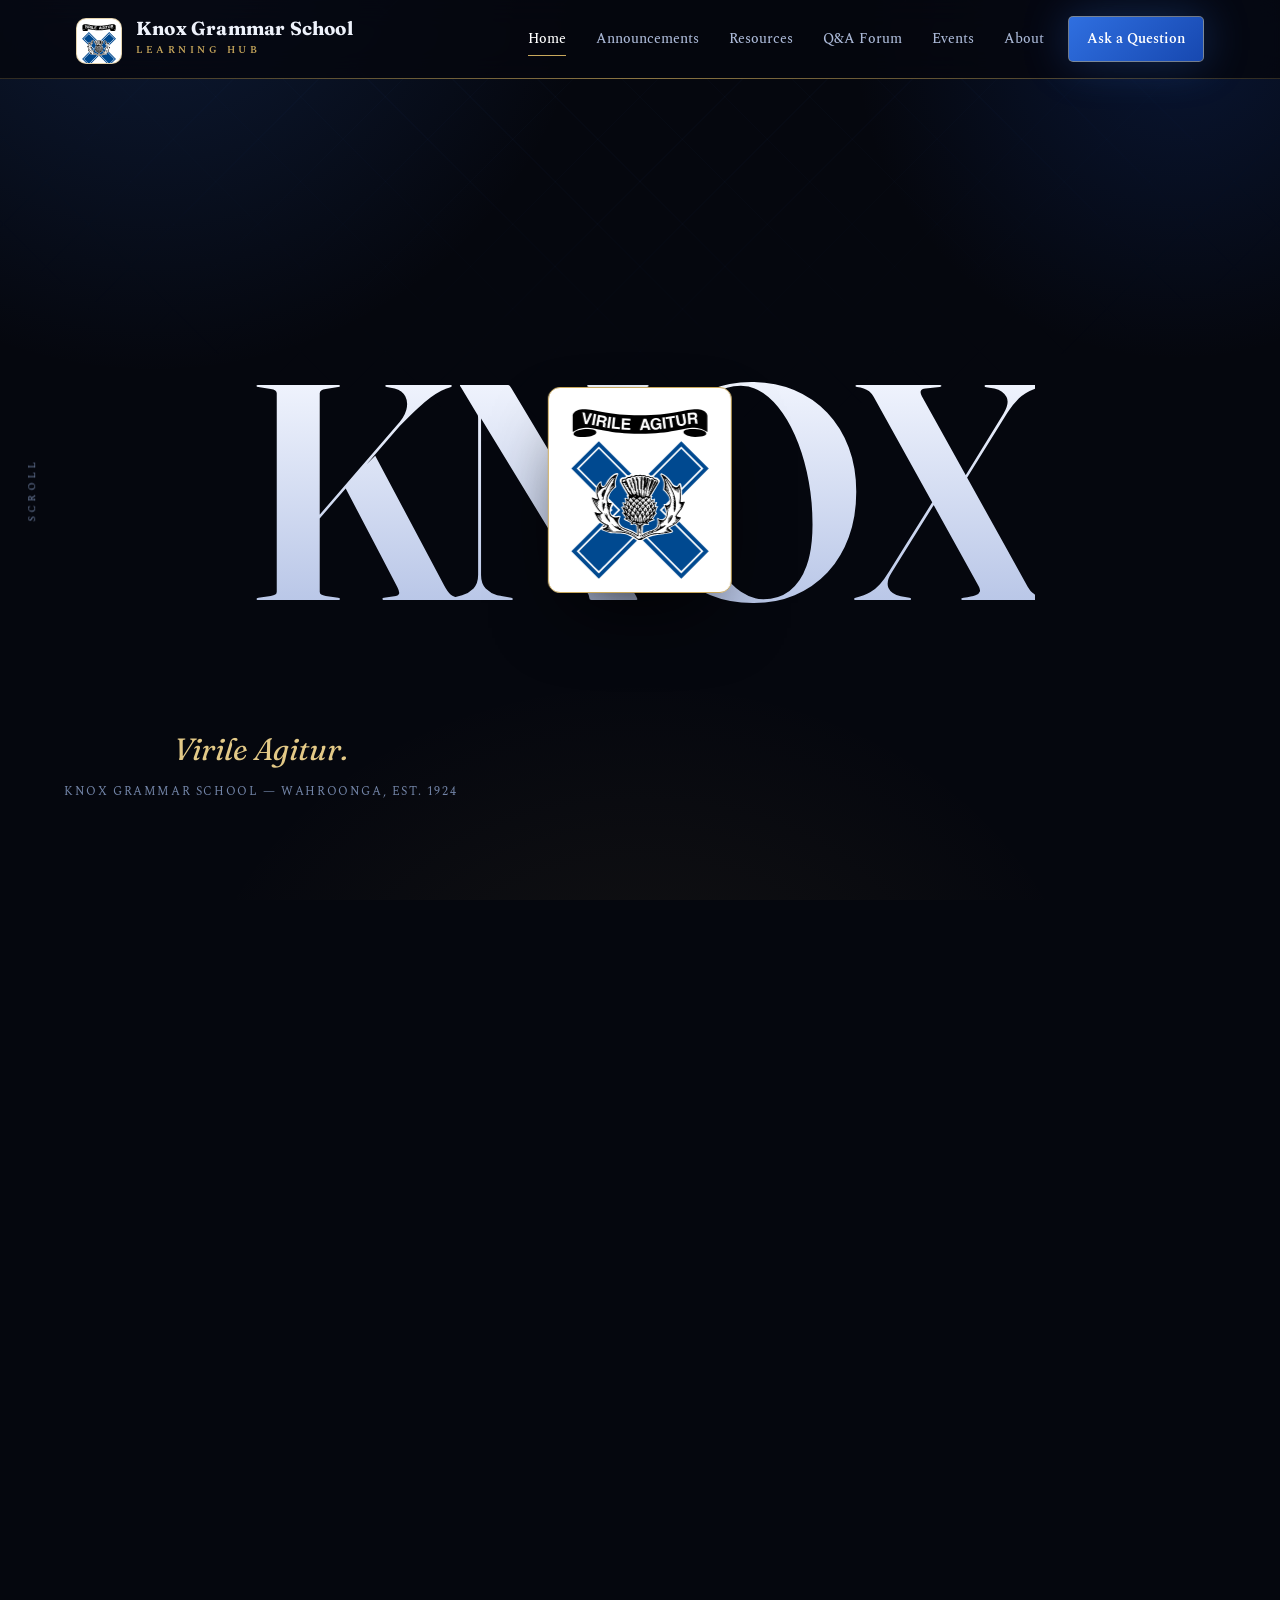
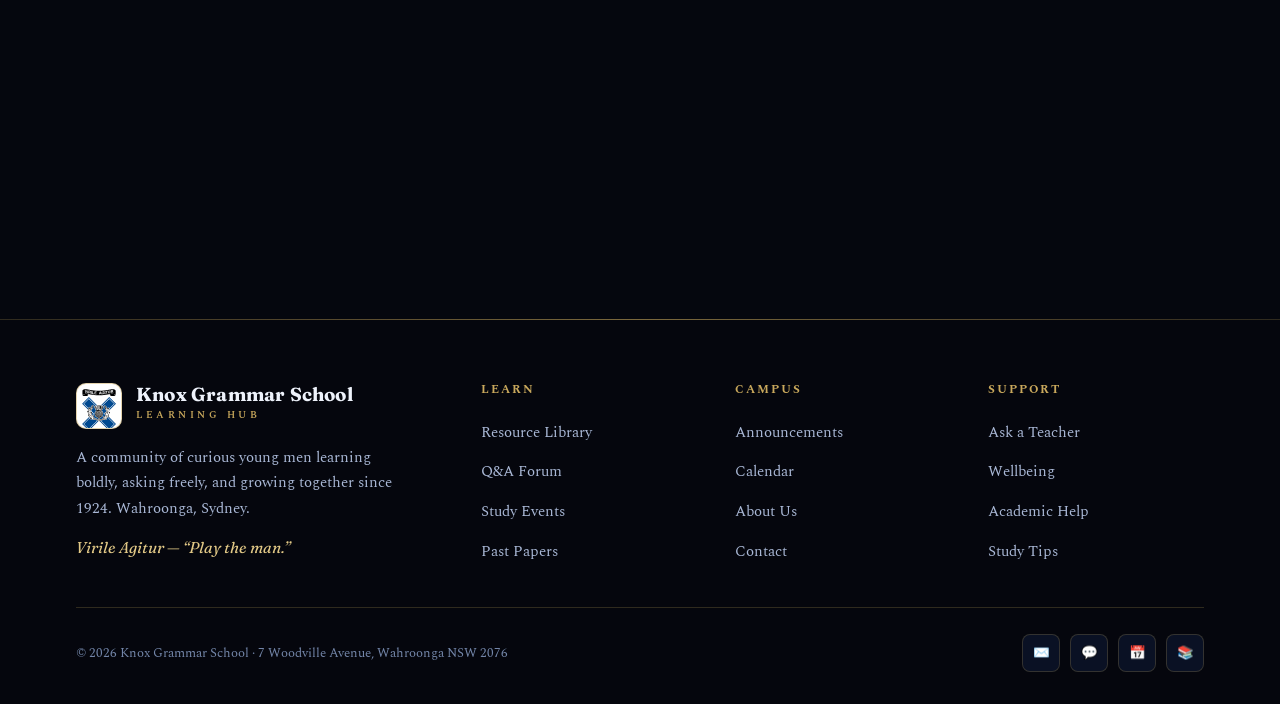
==== commit 2c2ac923: "Redesign title page: minimal giant-wordmark hero Sohub-inspired: oversized KNOX wordmark with the cr" ====
--- a/index.html
+++ b/index.html
@@ -41,16 +41,17 @@
   <!-- Title page (scroll-animated) -->
   <header class="title-hero">
     <div class="title-sticky">
-      <div class="container title-inner">
-        <div class="crest-plaque" data-px="crest">
+      <div class="hero-stage">
+        <h1 class="bigword" data-px="word">KNOX</h1>
+        <div class="hero-crest" data-px="crest">
           <img src="assets/img/knox-logo.svg" alt="Knox Grammar School crest — Virile Agitur" />
         </div>
-        <h1 data-px="title">Knox Grammar School</h1>
-        <div class="title-rule" data-px="rule"><span></span>✦<span></span></div>
-        <p class="title-motto" data-px="motto">Virile Agitur</p>
-        <p class="title-sub" data-px="sub">Learning Hub</p>
       </div>
-      <div class="scroll-cue" aria-hidden="true"><span>Scroll</span><i></i></div>
+      <div class="hero-tagline" data-px="tag">
+        <span class="t-motto">Virile Agitur.</span>
+        <span class="t-sub">Knox Grammar School — Wahroonga, est. 1924</span>
+      </div>
+      <div class="hero-scroll" aria-hidden="true">Scroll</div>
     </div>
   </header>
 
@@ -92,18 +93,16 @@
       if (!hero) return;
       const reduce = matchMedia('(prefers-reduced-motion: reduce)').matches;
       const el = s => document.querySelector('[data-px="' + s + '"]');
-      const crest = el('crest'), title = el('title'), rule = el('rule'), motto = el('motto'), sub = el('sub');
-      const cue = document.querySelector('.scroll-cue');
+      const word = el('word'), crest = el('crest'), tag = el('tag');
+      const cue = document.querySelector('.hero-scroll');
       function frame() {
         const total = hero.offsetHeight - window.innerHeight;
         const p = total > 0 ? Math.min(1, Math.max(0, -hero.getBoundingClientRect().top / total)) : 0;
         if (cue) cue.style.opacity = Math.max(0, 1 - p * 3);
         if (reduce) return;
-        if (crest) { crest.style.transform = `translateY(${-p * 130}px) scale(${1 - p * 0.28}) rotate(${-p * 3}deg)`; crest.style.opacity = 1 - p * 0.85; }
-        if (title) { title.style.transform = `translateY(${-p * 210}px)`; title.style.opacity = 1 - p * 0.9; title.style.letterSpacing = `${-0.5 + p * 5}px`; }
-        if (rule) { rule.style.transform = `translateY(${-p * 250}px)`; rule.style.opacity = 1 - p; }
-        if (motto) { motto.style.transform = `translateY(${-p * 290}px)`; motto.style.opacity = 1 - p; }
-        if (sub) { sub.style.transform = `translateY(${-p * 330}px)`; sub.style.opacity = 1 - p; }
+        if (word) { word.style.transform = `translateY(${-p * 120}px) scale(${1 - p * 0.05})`; word.style.opacity = 1 - p * 0.55; }
+        if (crest) { crest.style.transform = `translate(-50%, calc(-50% - ${p * 90}px)) scale(${1 - p * 0.22}) rotate(${-p * 4}deg)`; crest.style.opacity = 1 - p * 0.6; }
+        if (tag) { tag.style.transform = `translateY(${-p * 60}px)`; tag.style.opacity = 1 - p * 1.2; }
       }
       let ticking = false;
       function onScroll() { if (!ticking) { requestAnimationFrame(() => { frame(); ticking = false; }); ticking = true; } }
--- a/assets/css/styles.css
+++ b/assets/css/styles.css
@@ -200,55 +200,42 @@
 .loader.done .loader-panels span:nth-child(4) { transition-delay: .18s; }
 .loader.done .loader-panels span:nth-child(5) { transition-delay: .24s; }
 .loader.done .loader-panels span:nth-child(6) { transition-delay: .30s; }
-.title-inner { display: flex; flex-direction: column; align-items: center; padding: 0 24px; }
-.title-inner [data-px] { will-change: transform, opacity; }
-
-/* scroll cue (mouse-style indicator) */
-.scroll-cue {
-  position: absolute; left: 50%; bottom: 28px; transform: translateX(-50%);
-  display: flex; flex-direction: column; align-items: center; gap: 9px; pointer-events: none;
-}
-.scroll-cue span { font-size: .64rem; letter-spacing: 3px; text-transform: uppercase; color: var(--text-dim); }
-.scroll-cue i { width: 22px; height: 34px; border: 1px solid var(--border-strong); border-radius: 12px; position: relative; display: block; }
-.scroll-cue i::after {
-  content: ""; position: absolute; left: 50%; top: 7px; width: 3px; height: 7px; border-radius: 2px;
-  background: var(--gold); transform: translateX(-50%); animation: cueDot 1.6s ease-in-out infinite;
-}
-@keyframes cueDot { 0% { opacity: 0; transform: translate(-50%, 0); } 30% { opacity: 1; } 100% { opacity: 0; transform: translate(-50%, 12px); } }
+/* minimal hero: giant wordmark + crest medallion + tagline */
+.title-sticky [data-px] { will-change: transform, opacity; }
+.hero-stage { position: relative; display: grid; place-items: center; width: 100%; padding: 0 5vw; }
+.bigword {
+  font-family: var(--serif-display); font-weight: 600; line-height: .82;
+  font-size: clamp(4.5rem, 24vw, 21rem); letter-spacing: -.045em; user-select: none;
+  position: relative; z-index: 1;
+  background: linear-gradient(180deg, #f4f7ff, #b6c4e6);
+  -webkit-background-clip: text; background-clip: text; -webkit-text-fill-color: transparent; color: transparent;
+}
+.hero-crest {
+  position: absolute; left: 50%; top: 50%; transform: translate(-50%, -50%); z-index: 2;
+  background: #fff; border: 1px solid var(--gold); border-radius: 12px; padding: 12px 14px;
+  box-shadow: 0 32px 74px -22px rgba(0,0,0,.82);
+}
+.hero-crest img { height: clamp(108px, 20vh, 208px); width: auto; display: block; }
+.hero-tagline {
+  position: absolute; left: max(26px, 5vw); bottom: 11vh; z-index: 3;
+  display: flex; flex-direction: column; gap: 6px;
+}
+.hero-tagline .t-motto { font-family: var(--serif-display); font-style: italic; font-size: clamp(1.35rem, 2.4vw, 2rem); color: var(--gold-soft); }
+.hero-tagline .t-sub { font-size: .76rem; letter-spacing: 1.6px; text-transform: uppercase; color: var(--text-dim); }
+.hero-scroll {
+  position: absolute; left: 24px; top: 50%; transform: translateY(-50%) rotate(180deg);
+  writing-mode: vertical-rl; font-size: .64rem; letter-spacing: 4px; text-transform: uppercase;
+  color: var(--text-dim); z-index: 3; pointer-events: none;
+}
+@media (max-width: 680px) {
+  .hero-tagline { left: 26px; right: 26px; bottom: 13vh; }
+  .hero-scroll { display: none; }
+}
 @media (max-width: 680px) { .title-hero { height: 165vh; } }
 @media (prefers-reduced-motion: reduce) {
   .title-hero { height: auto; }
   .title-sticky, .revealed .title-sticky { position: static; height: calc(100vh - 78px); animation: none !important; opacity: 1 !important; }
 }
-.crest-plaque {
-  position: relative; padding: 26px 32px; border-radius: 12px; margin-bottom: 38px;
-  background: #ffffff; border: 1px solid var(--gold);
-  box-shadow: 0 36px 80px -28px rgba(0,0,0,.75);
-}
-.crest-plaque::before {
-  content: ""; position: absolute; inset: 7px; border: 1px solid rgba(0,73,144,.25);
-  border-radius: 7px; pointer-events: none;
-}
-.crest-plaque::after {
-  content: ""; position: absolute; inset: -34%; z-index: -1;
-  background: radial-gradient(circle, rgba(47,111,224,.22), transparent 62%);
-}
-.crest-plaque img { height: 232px; width: auto; display: block; }
-.title-hero h1 {
-  font-family: var(--serif-display); font-weight: 600;
-  font-size: clamp(2.3rem, 6vw, 4rem); letter-spacing: -.5px; line-height: 1.05;
-}
-.title-rule { display: flex; align-items: center; gap: 16px; color: var(--gold); margin: 20px 0 4px; font-size: .8rem; }
-.title-rule span { width: 64px; height: 1px; background: linear-gradient(90deg, transparent, var(--gold)); }
-.title-rule span:last-child { background: linear-gradient(90deg, var(--gold), transparent); }
-.title-motto { font-family: var(--serif-display); font-style: italic; font-weight: 500; font-size: 1.6rem; color: var(--gold-soft); }
-.title-sub { text-transform: uppercase; letter-spacing: 6px; font-size: .76rem; color: var(--text-dim); margin-top: 14px; }
-@media (max-width: 680px) {
-  .crest-plaque { padding: 20px 22px; margin-bottom: 30px; }
-  .crest-plaque img { height: 168px; }
-  .title-motto { font-size: 1.3rem; }
-}
-
 /* ===================== Hero ===================== */
 .hero { position: relative; padding: 104px 0 86px; }
 .hero-grid { display: grid; grid-template-columns: 1.08fr 0.92fr; gap: 56px; align-items: center; }
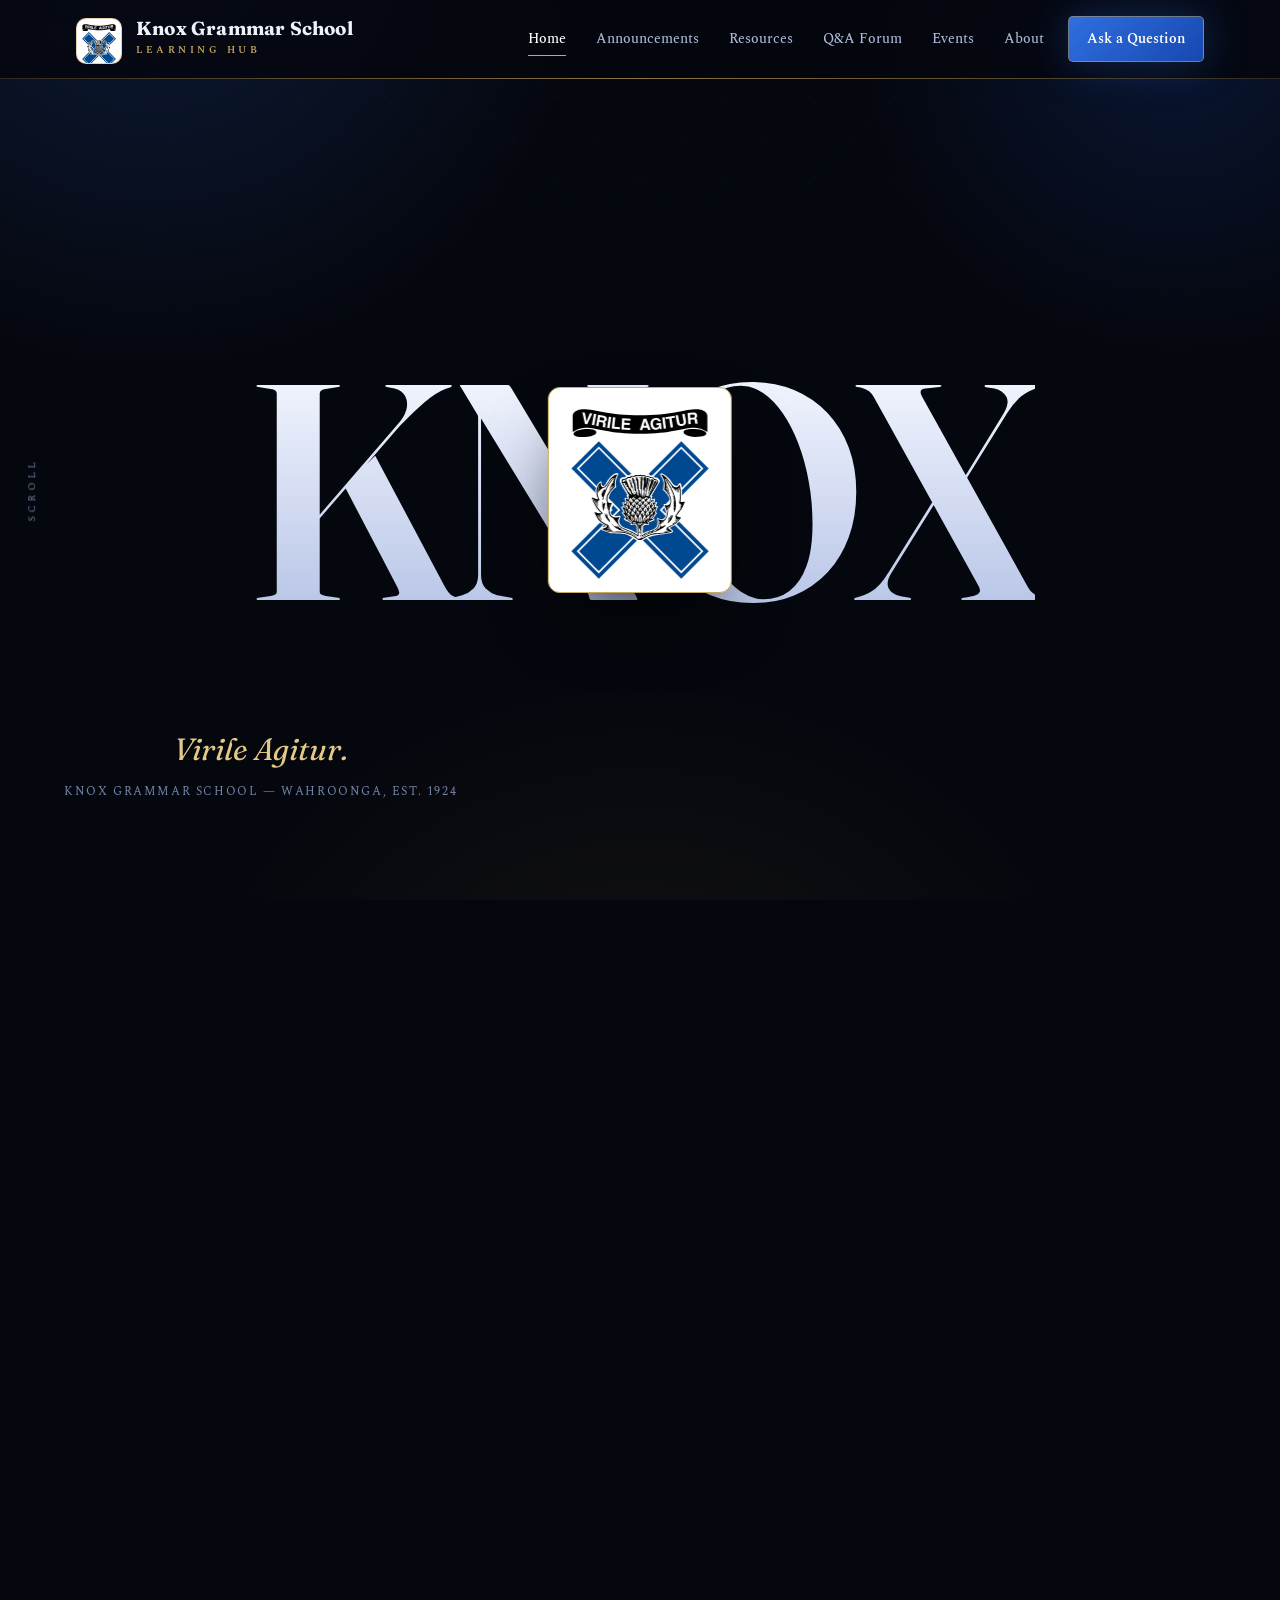
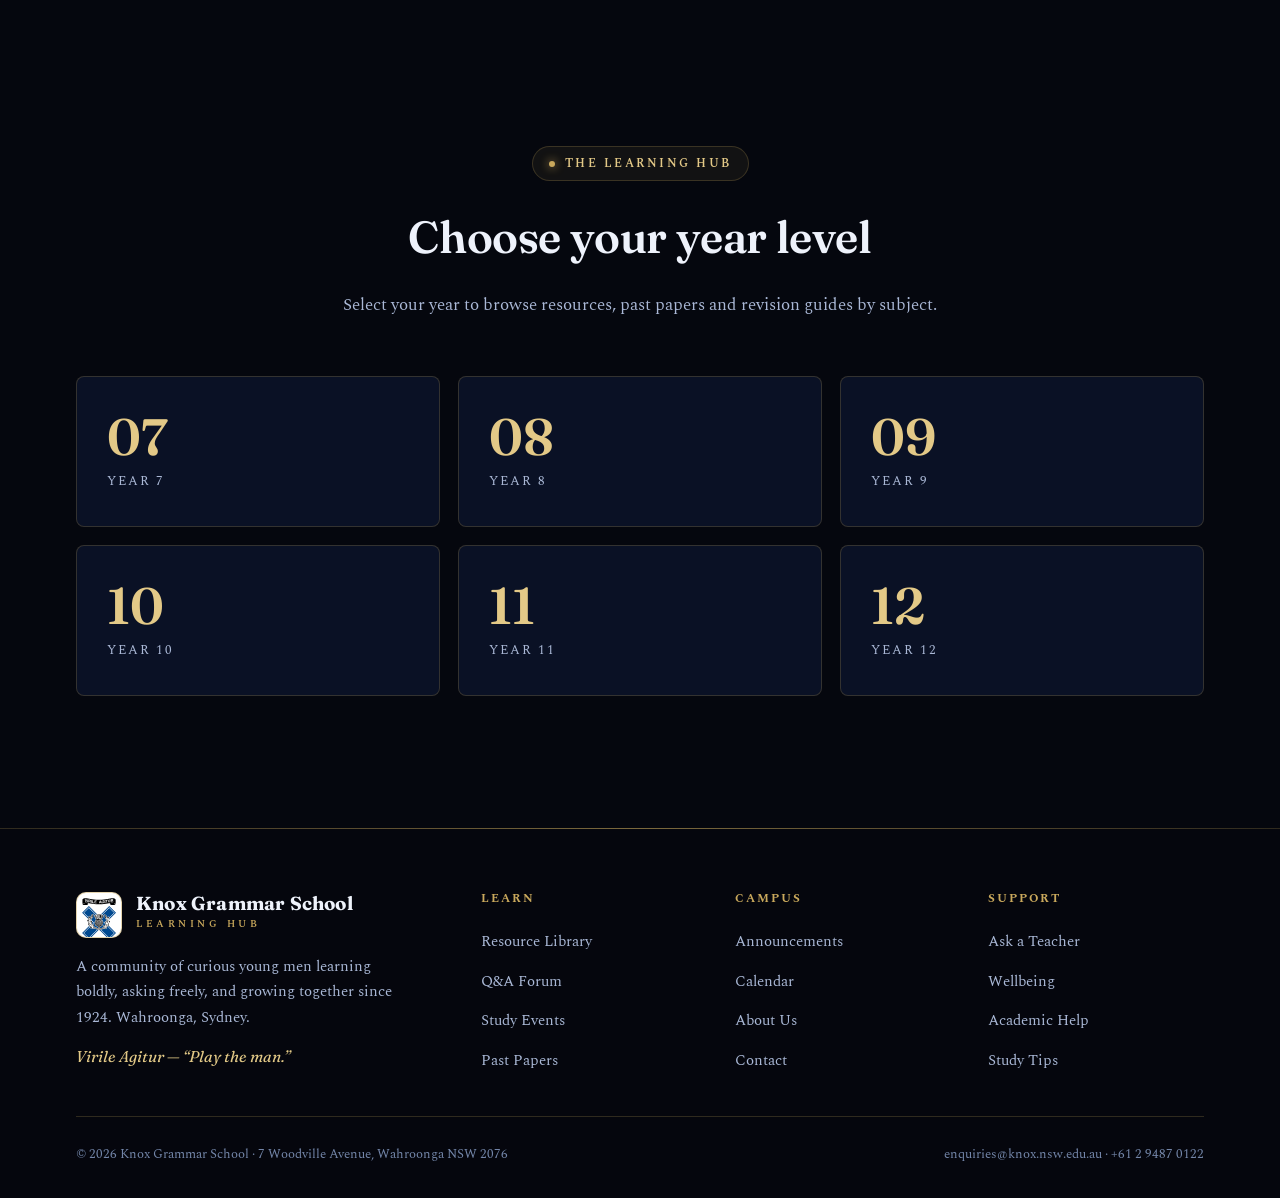
==== commit 8c60865a: "Home: year-gate section that deep-links into subject selection Scrolling past the title now reveals " ====
--- a/index.html
+++ b/index.html
@@ -54,6 +54,25 @@
       <div class="hero-scroll" aria-hidden="true">Scroll</div>
     </div>
   </header>
+
+  <!-- Year gate: scroll past the title to choose a year level -->
+  <section class="year-gate section">
+    <div class="container">
+      <div class="section-head reveal">
+        <span class="eyebrow"><span class="dot"></span> The Learning Hub</span>
+        <h2>Choose your year level</h2>
+        <p>Select your year to browse resources, past papers and revision guides by subject.</p>
+      </div>
+      <div class="year-grid">
+        <a class="year-card reveal" href="resources.html?year=7"><span class="yc-num">07</span><span class="yc-label">Year 7</span><span class="yc-go">→</span></a>
+        <a class="year-card reveal" href="resources.html?year=8"><span class="yc-num">08</span><span class="yc-label">Year 8</span><span class="yc-go">→</span></a>
+        <a class="year-card reveal" href="resources.html?year=9"><span class="yc-num">09</span><span class="yc-label">Year 9</span><span class="yc-go">→</span></a>
+        <a class="year-card reveal" href="resources.html?year=10"><span class="yc-num">10</span><span class="yc-label">Year 10</span><span class="yc-go">→</span></a>
+        <a class="year-card reveal" href="resources.html?year=11"><span class="yc-num">11</span><span class="yc-label">Year 11</span><span class="yc-go">→</span></a>
+        <a class="year-card reveal" href="resources.html?year=12"><span class="yc-num">12</span><span class="yc-label">Year 12</span><span class="yc-go">→</span></a>
+      </div>
+    </div>
+  </section>
 
   <div id="footer-mount"></div>
   <script src="assets/js/main.js"></script>
--- a/assets/css/styles.css
+++ b/assets/css/styles.css
@@ -157,7 +157,24 @@
 .btn-sm { padding: 8px 15px; font-size: .85rem; }
 
 /* ===================== Title page (home, scroll-animated) ===================== */
-.title-hero { position: relative; height: 200vh; }
+.title-hero { position: relative; height: 175vh; }
+
+/* Year gate (home, below the title) */
+.year-gate { padding-top: 40px; }
+.year-grid { display: grid; grid-template-columns: repeat(3, 1fr); gap: 18px; }
+.year-card {
+  position: relative; display: flex; flex-direction: column; gap: 8px; overflow: hidden;
+  padding: 34px 30px; border: 1px solid var(--border); border-radius: 8px;
+  background: var(--surface); transition: transform .25s, border-color .25s, background .25s;
+}
+.year-card::before { content: ""; position: absolute; left: 0; top: 0; height: 2px; width: 0; background: linear-gradient(90deg, var(--gold), transparent); transition: width .35s; }
+.year-card:hover { transform: translateY(-5px); border-color: var(--border-strong); background: linear-gradient(160deg, rgba(47,111,224,.14), var(--surface)); }
+.year-card:hover::before { width: 100%; }
+.year-card .yc-num { font-family: var(--serif-display); font-size: 3.2rem; font-weight: 600; line-height: 1; color: var(--gold-soft); }
+.year-card .yc-label { font-size: .82rem; letter-spacing: 2px; text-transform: uppercase; color: var(--text-muted); }
+.year-card .yc-go { position: absolute; top: 28px; right: 28px; color: var(--gold); opacity: 0; transform: translateX(-6px); transition: .25s; font-size: 1.1rem; }
+.year-card:hover .yc-go { opacity: 1; transform: none; }
+@media (max-width: 680px) { .year-grid { grid-template-columns: 1fr 1fr; } }
 .title-sticky {
   position: sticky; top: 78px; height: calc(100vh - 78px);
   display: grid; place-items: center; text-align: center; overflow: hidden;
@@ -400,6 +417,23 @@
 .search-box .si-ic { position: absolute; left: 15px; top: 50%; transform: translateY(-50%); color: var(--gold); }
 
 /* ===================== Resources ===================== */
+/* two-step picker (choose year, then subject) */
+.picker { display: flex; flex-direction: column; gap: 26px; margin-bottom: 30px; }
+.pick-label { display: flex; align-items: center; gap: 12px; font-family: var(--serif-display); font-size: 1.05rem; color: var(--text); margin-bottom: 16px; }
+.pick-label b { width: 28px; height: 28px; border-radius: 50%; display: grid; place-items: center; flex-shrink: 0; font-family: var(--serif-body); font-size: .82rem; font-weight: 700; color: var(--ink); background: linear-gradient(140deg, var(--gold-soft), var(--gold)); }
+.pick-reset { margin-left: auto; background: none; border: 0; cursor: pointer; color: var(--gold-soft); font-family: var(--serif-body); font-size: .82rem; }
+.pick-reset:hover { color: var(--gold); }
+.pick-options { display: flex; gap: 10px; flex-wrap: wrap; }
+.pick-btn {
+  padding: 13px 22px; border-radius: 7px; cursor: pointer; font-family: var(--serif-body); font-size: .96rem; font-weight: 600;
+  background: var(--surface); border: 1px solid var(--border); color: var(--text-muted); transition: .2s;
+}
+.pick-btn:hover { color: var(--gold-soft); border-color: var(--border-strong); transform: translateY(-1px); }
+.pick-btn.active { background: linear-gradient(135deg, var(--royal), var(--royal-deep)); color: #fff; border-color: var(--border-strong); }
+.res-meta { display: flex; justify-content: space-between; align-items: center; gap: 12px; margin-bottom: 22px; color: var(--text-dim); font-size: .85rem; letter-spacing: .3px; text-transform: uppercase; }
+.res-meta span:first-child { color: var(--gold-soft); }
+.res-meta:empty { display: none; }
+
 .res-grid { display: grid; grid-template-columns: repeat(3, 1fr); gap: 22px; }
 .res-card { padding: 0; border-radius: var(--radius); overflow: hidden; background: var(--surface); border: 1px solid var(--border); transition: .3s; display: flex; flex-direction: column; }
 .res-card:hover { transform: translateY(-5px); border-color: var(--border-strong); box-shadow: var(--shadow-lg); }
@@ -550,3 +584,12 @@
   .section { padding: 64px 0; }
   .float-card { display: none; }
 }
+
+/* ===================== De-cluttered refinements ===================== */
+.res-top .r-icon { font-family: var(--serif-display); font-weight: 600; font-size: 1.5rem; color: var(--gold-soft); }
+.side-list .si .ic { color: var(--gold); }
+.side-list .si .ic.num { font-family: var(--serif-display); font-weight: 600; color: var(--gold-soft); }
+.a-accepted { display: inline-block; font-size: .64rem; letter-spacing: 1.2px; text-transform: uppercase; font-weight: 700; color: var(--success); margin-right: 6px; }
+.foot-contact { color: var(--text-dim); }
+/* value cards read as editorial type, no icon */
+.feature-card h3 { margin-top: 2px; }
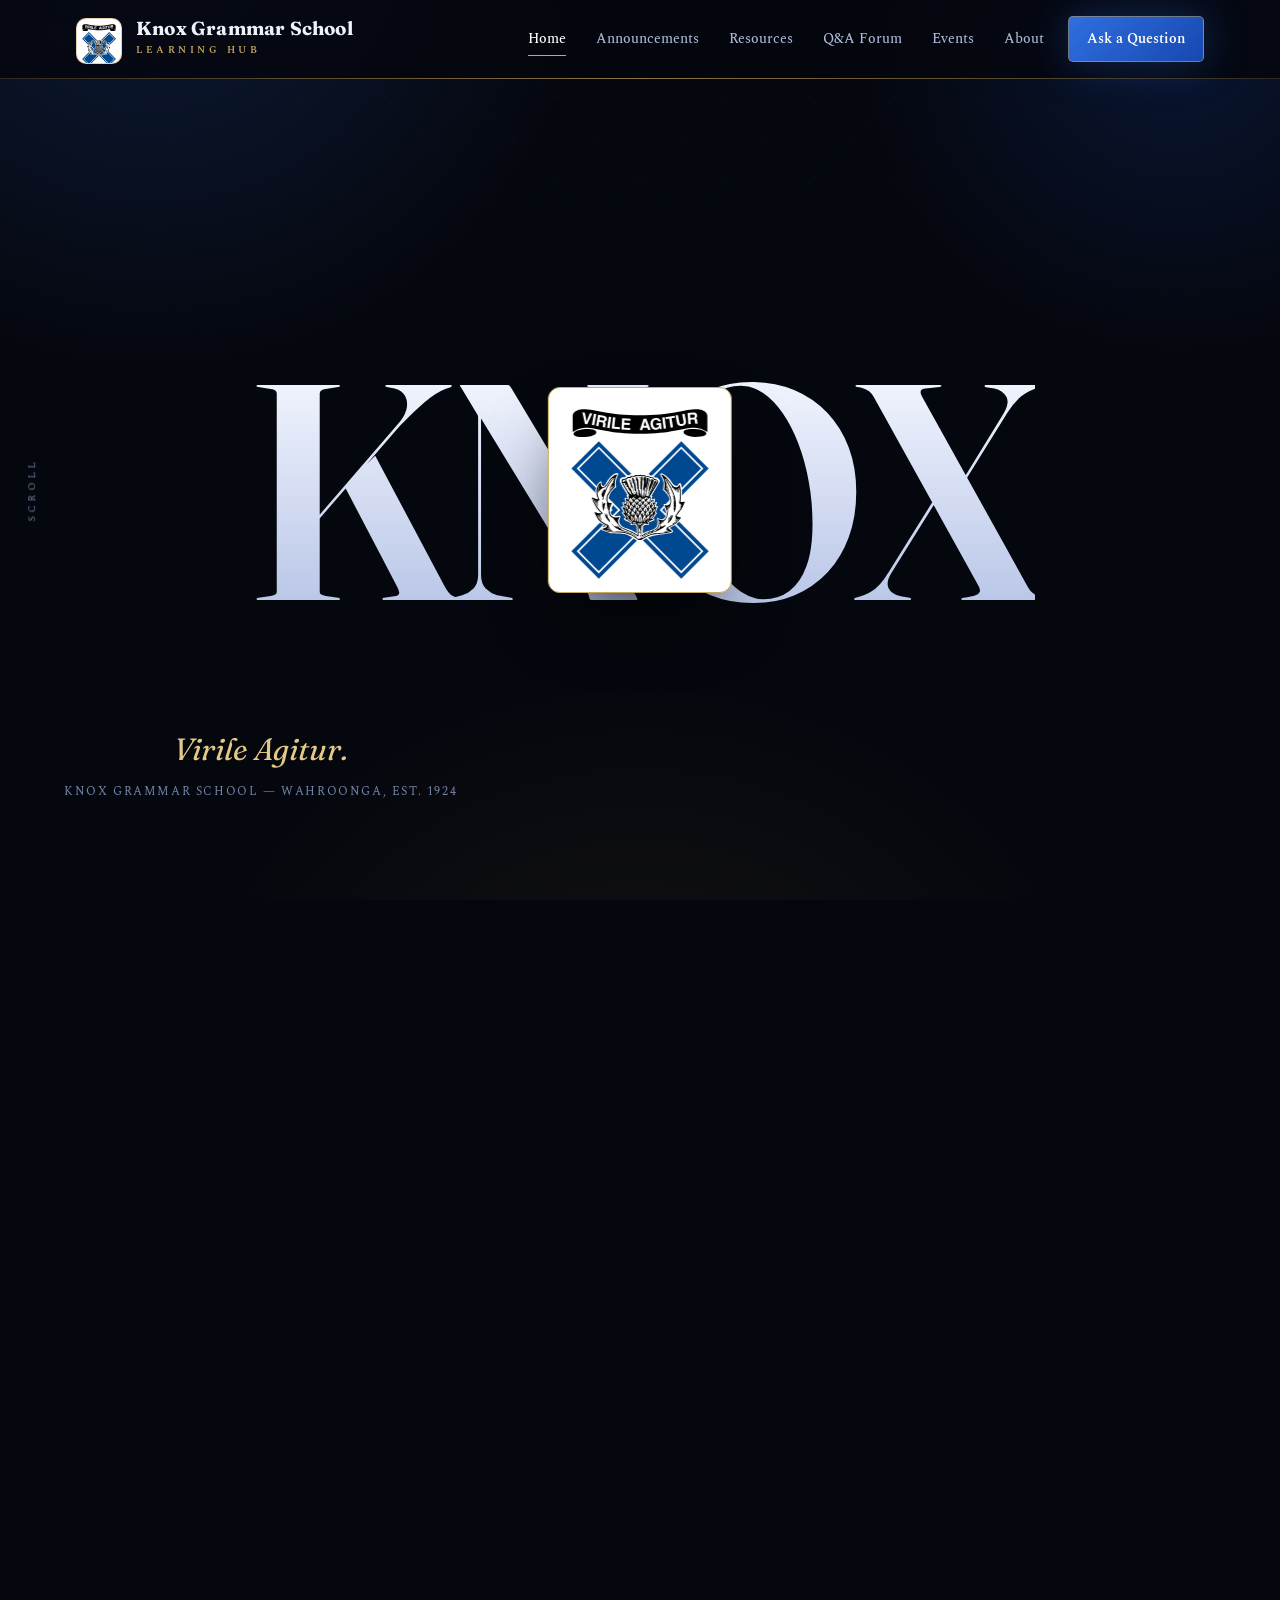
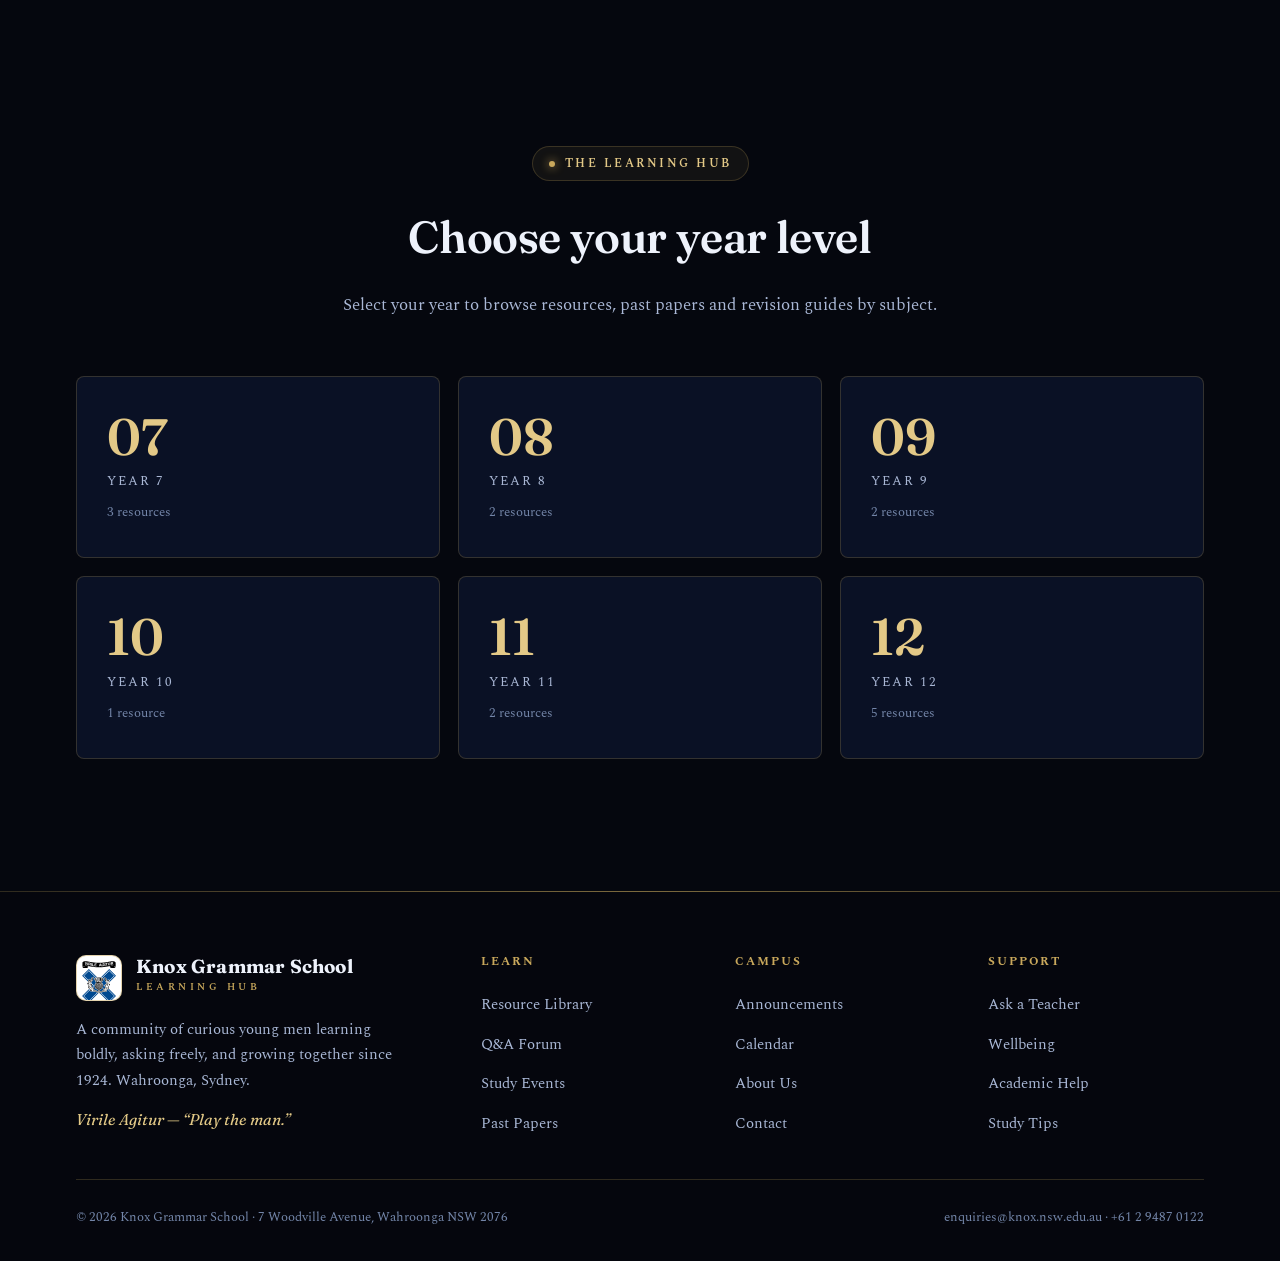
==== commit a36fba3c: "Year cards: live counts + saltire hover; deep-link hides year step - Move the resource list to a sha" ====
--- a/index.html
+++ b/index.html
@@ -64,19 +64,29 @@
         <p>Select your year to browse resources, past papers and revision guides by subject.</p>
       </div>
       <div class="year-grid">
-        <a class="year-card reveal" href="resources.html?year=7"><span class="yc-num">07</span><span class="yc-label">Year 7</span><span class="yc-go">→</span></a>
-        <a class="year-card reveal" href="resources.html?year=8"><span class="yc-num">08</span><span class="yc-label">Year 8</span><span class="yc-go">→</span></a>
-        <a class="year-card reveal" href="resources.html?year=9"><span class="yc-num">09</span><span class="yc-label">Year 9</span><span class="yc-go">→</span></a>
-        <a class="year-card reveal" href="resources.html?year=10"><span class="yc-num">10</span><span class="yc-label">Year 10</span><span class="yc-go">→</span></a>
-        <a class="year-card reveal" href="resources.html?year=11"><span class="yc-num">11</span><span class="yc-label">Year 11</span><span class="yc-go">→</span></a>
-        <a class="year-card reveal" href="resources.html?year=12"><span class="yc-num">12</span><span class="yc-label">Year 12</span><span class="yc-go">→</span></a>
+        <a class="year-card reveal" href="resources.html?year=7"><span class="yc-num">07</span><span class="yc-label">Year 7</span><span class="yc-count" data-yc="7"></span><span class="yc-go">→</span></a>
+        <a class="year-card reveal" href="resources.html?year=8"><span class="yc-num">08</span><span class="yc-label">Year 8</span><span class="yc-count" data-yc="8"></span><span class="yc-go">→</span></a>
+        <a class="year-card reveal" href="resources.html?year=9"><span class="yc-num">09</span><span class="yc-label">Year 9</span><span class="yc-count" data-yc="9"></span><span class="yc-go">→</span></a>
+        <a class="year-card reveal" href="resources.html?year=10"><span class="yc-num">10</span><span class="yc-label">Year 10</span><span class="yc-count" data-yc="10"></span><span class="yc-go">→</span></a>
+        <a class="year-card reveal" href="resources.html?year=11"><span class="yc-num">11</span><span class="yc-label">Year 11</span><span class="yc-count" data-yc="11"></span><span class="yc-go">→</span></a>
+        <a class="year-card reveal" href="resources.html?year=12"><span class="yc-num">12</span><span class="yc-label">Year 12</span><span class="yc-count" data-yc="12"></span><span class="yc-go">→</span></a>
       </div>
     </div>
   </section>
 
   <div id="footer-mount"></div>
   <script src="assets/js/main.js"></script>
+  <script src="assets/js/resources-data.js"></script>
   <script>
+    // Fill each year card with its resource count from the shared data
+    (function () {
+      const data = window.KNOX_RESOURCES || [];
+      document.querySelectorAll('.yc-count[data-yc]').forEach(el => {
+        const n = data.filter(r => r.year === parseInt(el.dataset.yc, 10)).length;
+        el.textContent = n + (n === 1 ? ' resource' : ' resources');
+      });
+    })();
+
     // Intro loader: count 0->100, then lift the curtain to reveal the title
     (function () {
       const root = document.documentElement;
--- a/assets/css/styles.css
+++ b/assets/css/styles.css
@@ -167,11 +167,22 @@
   padding: 34px 30px; border: 1px solid var(--border); border-radius: 8px;
   background: var(--surface); transition: transform .25s, border-color .25s, background .25s;
 }
-.year-card::before { content: ""; position: absolute; left: 0; top: 0; height: 2px; width: 0; background: linear-gradient(90deg, var(--gold), transparent); transition: width .35s; }
+.year-card::before { content: ""; position: absolute; left: 0; top: 0; height: 2px; width: 0; background: linear-gradient(90deg, var(--gold), transparent); transition: width .35s; z-index: 2; }
+/* saltire weave that fades in on hover */
+.year-card::after {
+  content: ""; position: absolute; inset: 0; opacity: 0; transition: opacity .3s; pointer-events: none;
+  background:
+    repeating-linear-gradient(45deg, rgba(201,168,92,.07) 0 1px, transparent 1px 16px),
+    repeating-linear-gradient(-45deg, rgba(201,168,92,.07) 0 1px, transparent 1px 16px);
+  mask-image: radial-gradient(circle at 70% 30%, #000, transparent 75%);
+}
+.year-card > * { position: relative; z-index: 1; }
 .year-card:hover { transform: translateY(-5px); border-color: var(--border-strong); background: linear-gradient(160deg, rgba(47,111,224,.14), var(--surface)); }
 .year-card:hover::before { width: 100%; }
+.year-card:hover::after { opacity: 1; }
 .year-card .yc-num { font-family: var(--serif-display); font-size: 3.2rem; font-weight: 600; line-height: 1; color: var(--gold-soft); }
 .year-card .yc-label { font-size: .82rem; letter-spacing: 2px; text-transform: uppercase; color: var(--text-muted); }
+.year-card .yc-count { font-size: .8rem; color: var(--text-dim); margin-top: 2px; }
 .year-card .yc-go { position: absolute; top: 28px; right: 28px; color: var(--gold); opacity: 0; transform: translateX(-6px); transition: .25s; font-size: 1.1rem; }
 .year-card:hover .yc-go { opacity: 1; transform: none; }
 @media (max-width: 680px) { .year-grid { grid-template-columns: 1fr 1fr; } }
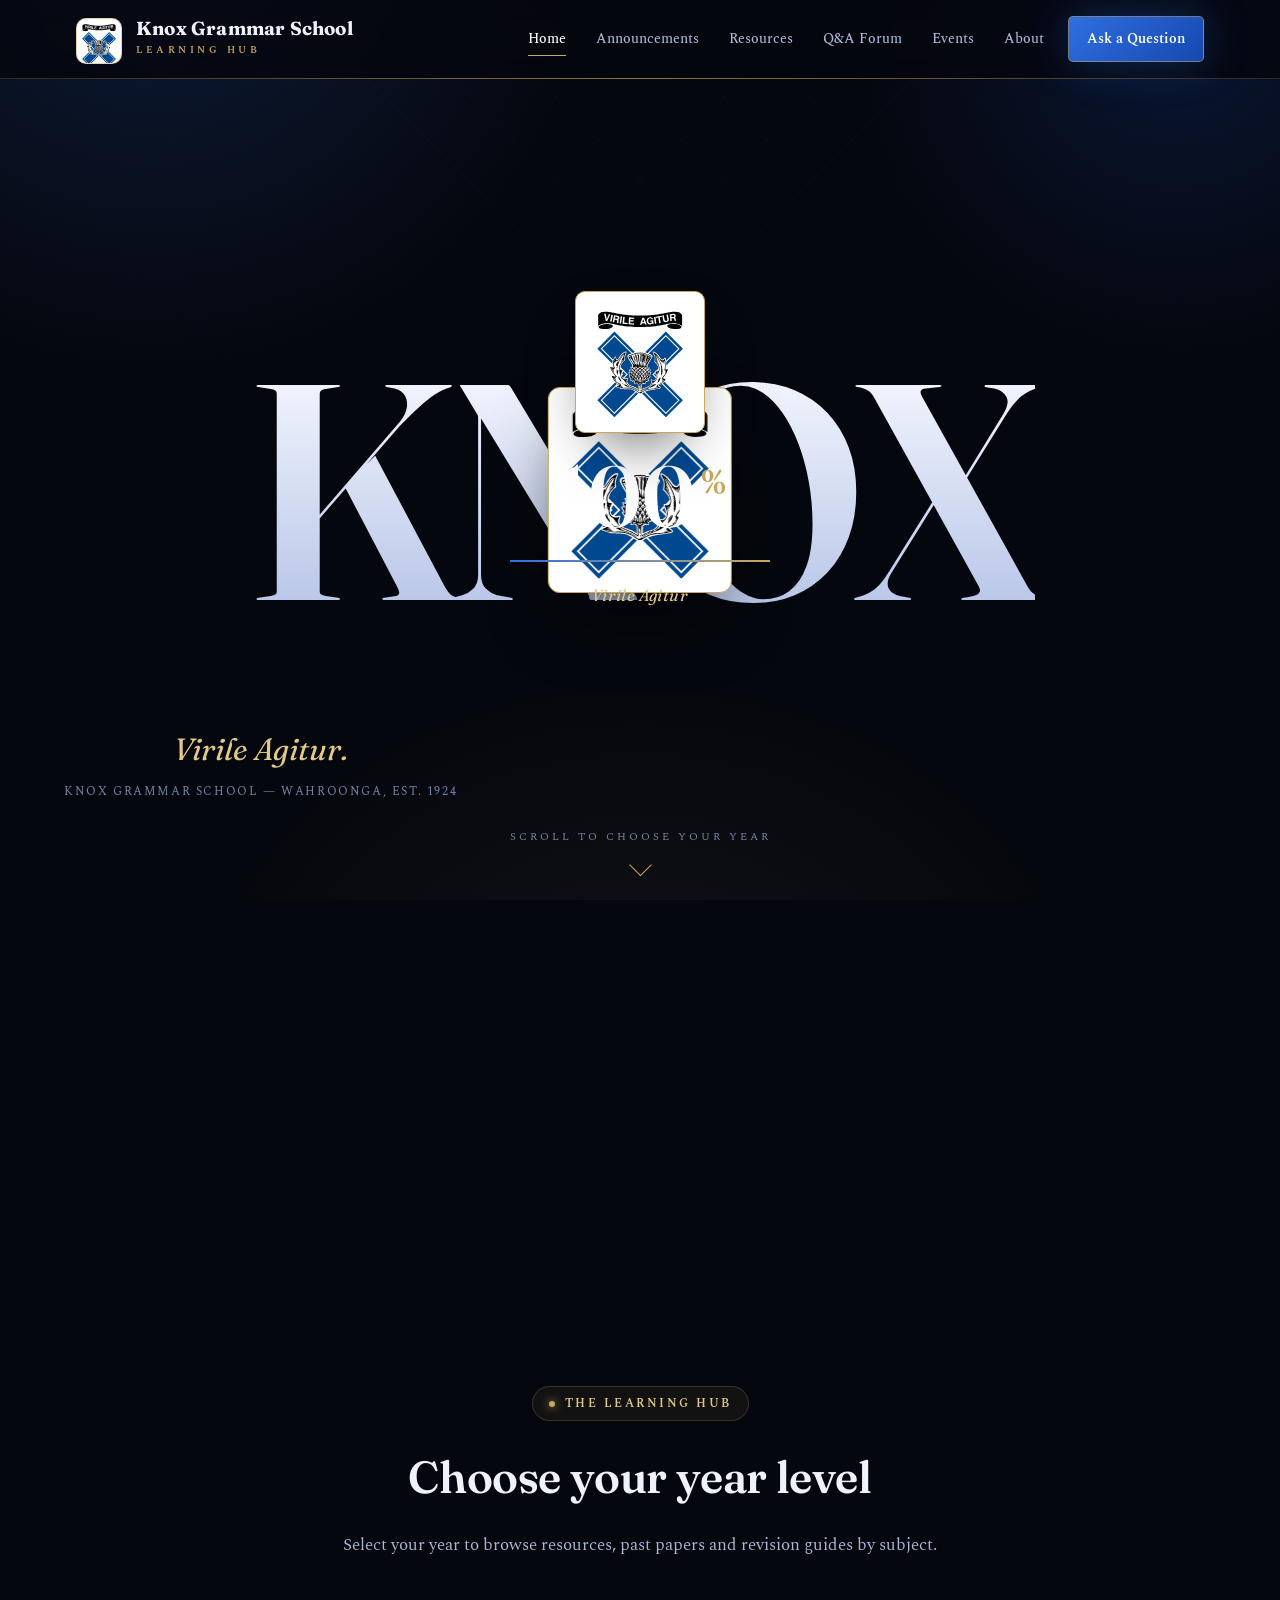
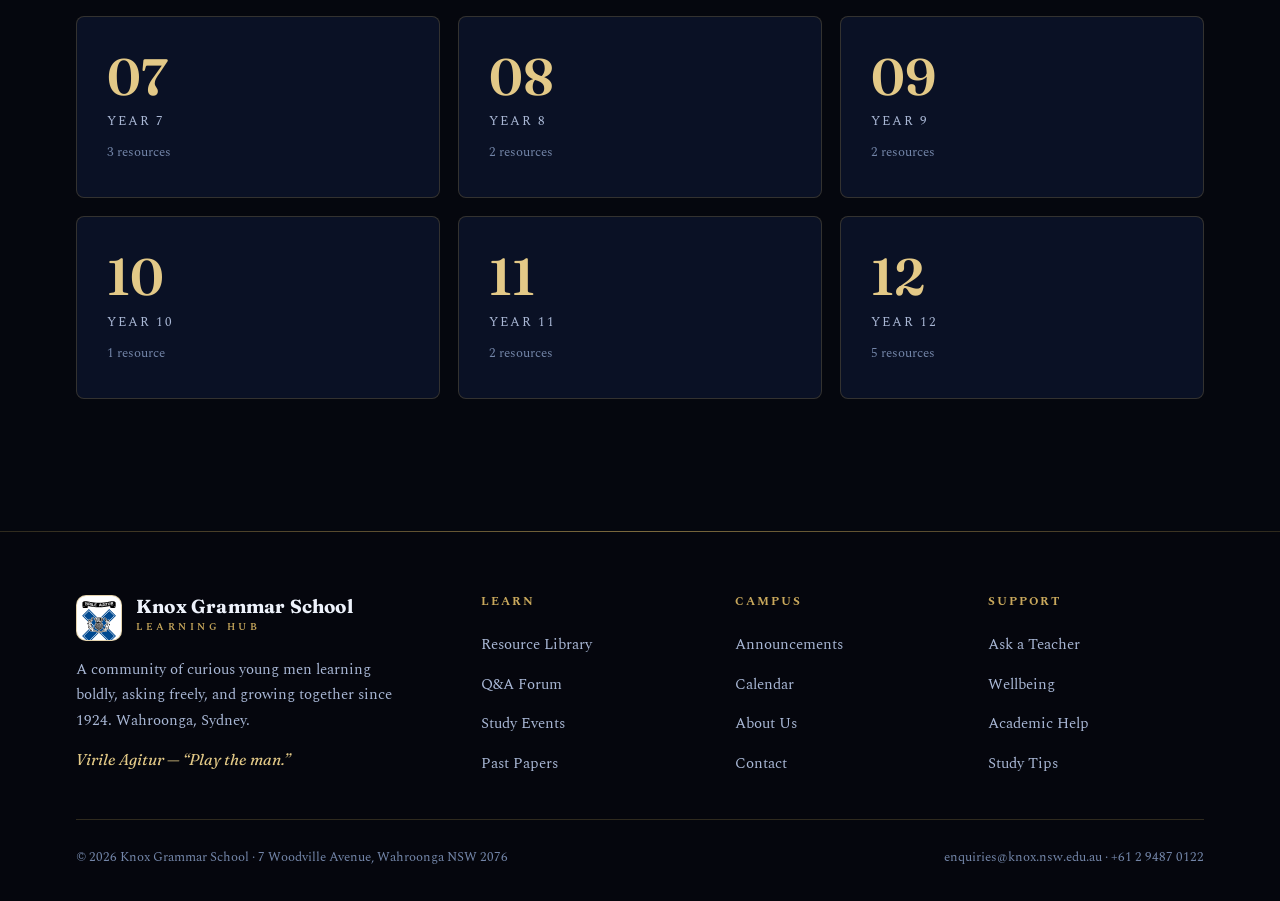
==== commit ef75571f: "Make the year section reachable sooner + clearer scroll cue Shorten the title hero (135vh) so the ye" ====
--- a/index.html
+++ b/index.html
@@ -51,7 +51,7 @@
         <span class="t-motto">Virile Agitur.</span>
         <span class="t-sub">Knox Grammar School — Wahroonga, est. 1924</span>
       </div>
-      <div class="hero-scroll" aria-hidden="true">Scroll</div>
+      <div class="hero-scroll" aria-hidden="true"><span>Scroll to choose your year</span><i></i></div>
     </div>
   </header>
 
--- a/assets/css/styles.css
+++ b/assets/css/styles.css
@@ -157,7 +157,7 @@
 .btn-sm { padding: 8px 15px; font-size: .85rem; }
 
 /* ===================== Title page (home, scroll-animated) ===================== */
-.title-hero { position: relative; height: 175vh; }
+.title-hero { position: relative; height: 135vh; }
 
 /* Year gate (home, below the title) */
 .year-gate { padding-top: 40px; }
@@ -251,13 +251,15 @@
 .hero-tagline .t-motto { font-family: var(--serif-display); font-style: italic; font-size: clamp(1.35rem, 2.4vw, 2rem); color: var(--gold-soft); }
 .hero-tagline .t-sub { font-size: .76rem; letter-spacing: 1.6px; text-transform: uppercase; color: var(--text-dim); }
 .hero-scroll {
-  position: absolute; left: 24px; top: 50%; transform: translateY(-50%) rotate(180deg);
-  writing-mode: vertical-rl; font-size: .64rem; letter-spacing: 4px; text-transform: uppercase;
-  color: var(--text-dim); z-index: 3; pointer-events: none;
-}
+  position: absolute; left: 50%; bottom: 28px; transform: translateX(-50%);
+  display: flex; flex-direction: column; align-items: center; gap: 10px;
+  font-size: .66rem; letter-spacing: 3px; text-transform: uppercase;
+  color: var(--text-dim); z-index: 3; pointer-events: none; text-align: center;
+}
+.hero-scroll i { width: 16px; height: 16px; border-right: 1.5px solid var(--gold); border-bottom: 1.5px solid var(--gold); transform: rotate(45deg); animation: cueBounce 1.6s ease-in-out infinite; }
+@keyframes cueBounce { 0%, 100% { transform: rotate(45deg) translate(0, 0); opacity: .45; } 50% { transform: rotate(45deg) translate(3px, 3px); opacity: 1; } }
 @media (max-width: 680px) {
-  .hero-tagline { left: 26px; right: 26px; bottom: 13vh; }
-  .hero-scroll { display: none; }
+  .hero-tagline { left: 26px; right: 26px; bottom: 16vh; }
 }
 @media (max-width: 680px) { .title-hero { height: 165vh; } }
 @media (prefers-reduced-motion: reduce) {
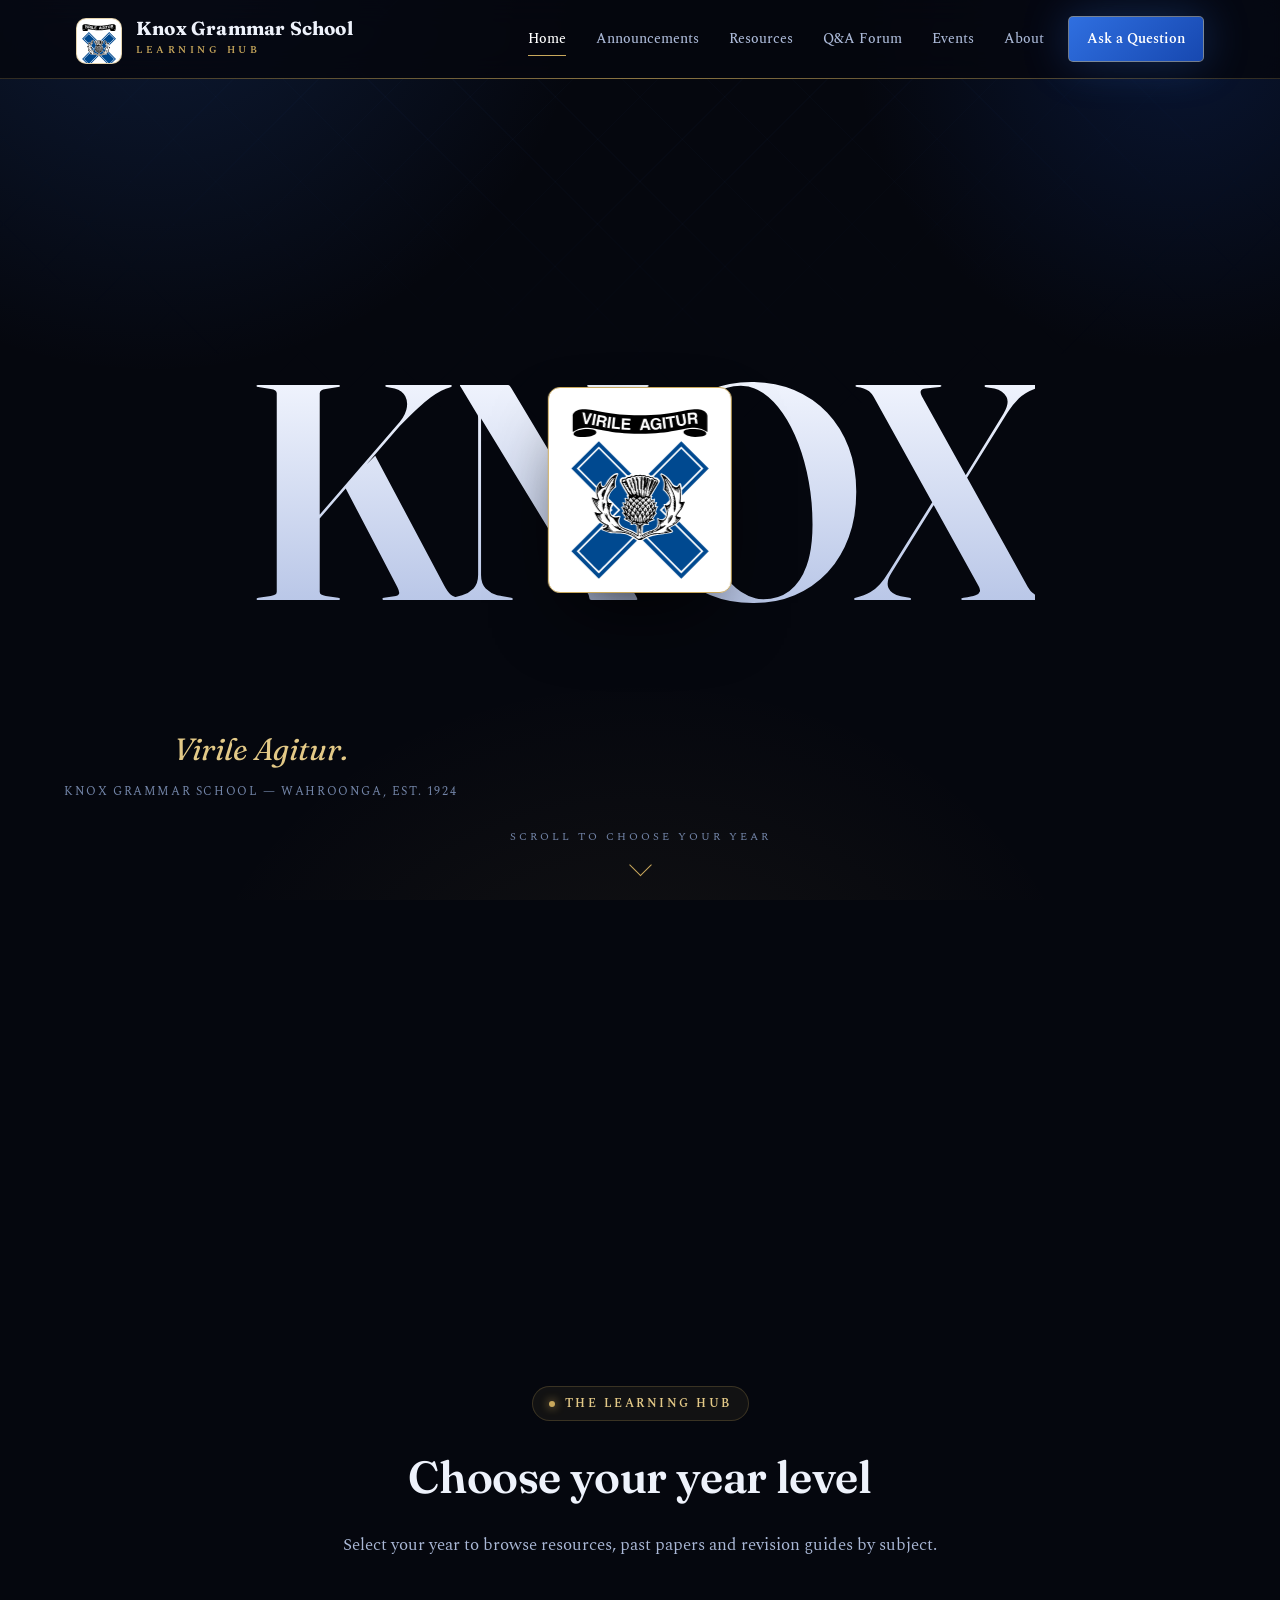
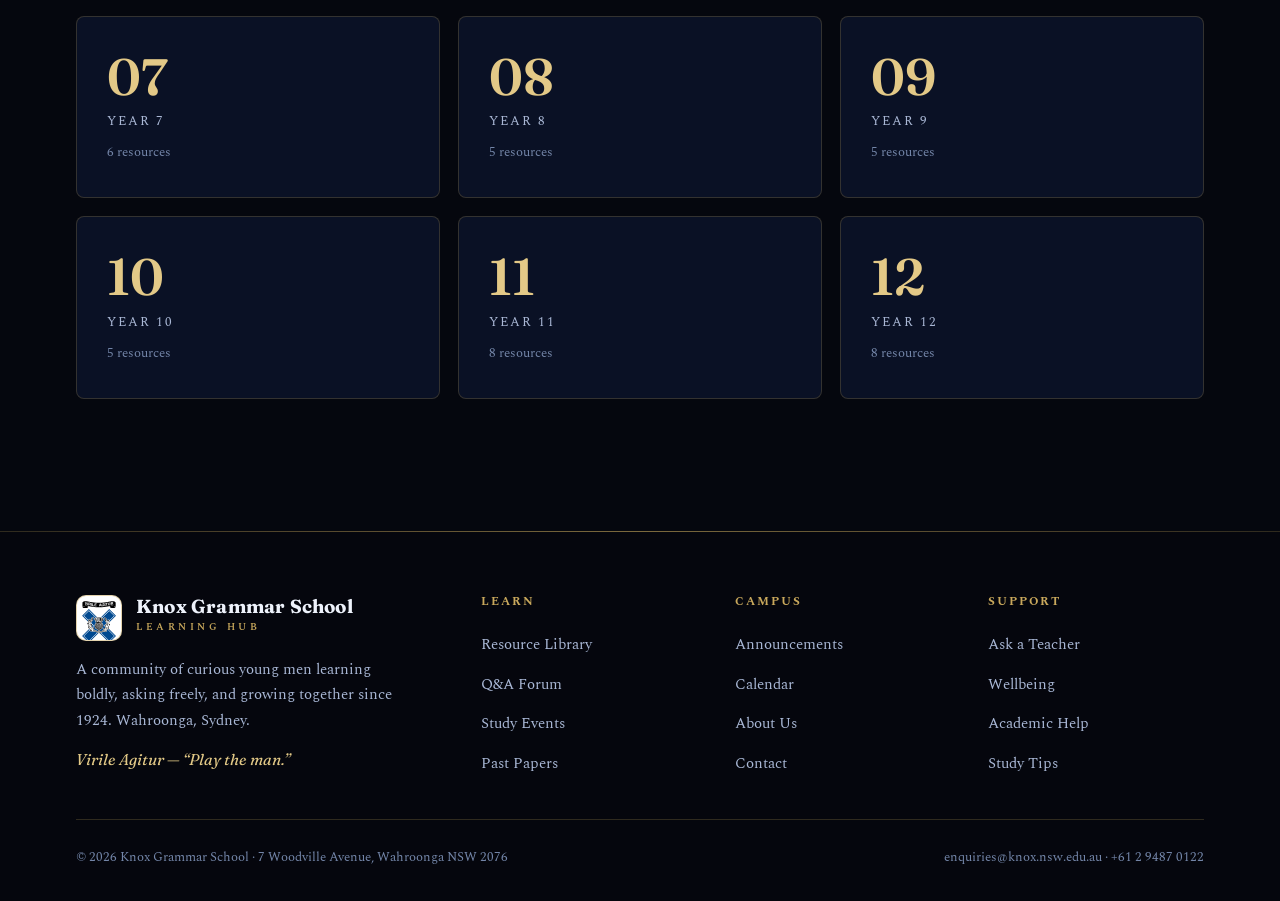
==== commit c67c08cf: "Give each subject its own page with graphics and animations - New flow: home year card -> subjects.h" ====
--- a/index.html
+++ b/index.html
@@ -64,12 +64,12 @@
         <p>Select your year to browse resources, past papers and revision guides by subject.</p>
       </div>
       <div class="year-grid">
-        <a class="year-card reveal" href="resources.html?year=7"><span class="yc-num">07</span><span class="yc-label">Year 7</span><span class="yc-count" data-yc="7"></span><span class="yc-go">→</span></a>
-        <a class="year-card reveal" href="resources.html?year=8"><span class="yc-num">08</span><span class="yc-label">Year 8</span><span class="yc-count" data-yc="8"></span><span class="yc-go">→</span></a>
-        <a class="year-card reveal" href="resources.html?year=9"><span class="yc-num">09</span><span class="yc-label">Year 9</span><span class="yc-count" data-yc="9"></span><span class="yc-go">→</span></a>
-        <a class="year-card reveal" href="resources.html?year=10"><span class="yc-num">10</span><span class="yc-label">Year 10</span><span class="yc-count" data-yc="10"></span><span class="yc-go">→</span></a>
-        <a class="year-card reveal" href="resources.html?year=11"><span class="yc-num">11</span><span class="yc-label">Year 11</span><span class="yc-count" data-yc="11"></span><span class="yc-go">→</span></a>
-        <a class="year-card reveal" href="resources.html?year=12"><span class="yc-num">12</span><span class="yc-label">Year 12</span><span class="yc-count" data-yc="12"></span><span class="yc-go">→</span></a>
+        <a class="year-card reveal" href="subjects.html?year=7"><span class="yc-num">07</span><span class="yc-label">Year 7</span><span class="yc-count" data-yc="7"></span><span class="yc-go">→</span></a>
+        <a class="year-card reveal" href="subjects.html?year=8"><span class="yc-num">08</span><span class="yc-label">Year 8</span><span class="yc-count" data-yc="8"></span><span class="yc-go">→</span></a>
+        <a class="year-card reveal" href="subjects.html?year=9"><span class="yc-num">09</span><span class="yc-label">Year 9</span><span class="yc-count" data-yc="9"></span><span class="yc-go">→</span></a>
+        <a class="year-card reveal" href="subjects.html?year=10"><span class="yc-num">10</span><span class="yc-label">Year 10</span><span class="yc-count" data-yc="10"></span><span class="yc-go">→</span></a>
+        <a class="year-card reveal" href="subjects.html?year=11"><span class="yc-num">11</span><span class="yc-label">Year 11</span><span class="yc-count" data-yc="11"></span><span class="yc-go">→</span></a>
+        <a class="year-card reveal" href="subjects.html?year=12"><span class="yc-num">12</span><span class="yc-label">Year 12</span><span class="yc-count" data-yc="12"></span><span class="yc-go">→</span></a>
       </div>
     </div>
   </section>
--- a/assets/css/styles.css
+++ b/assets/css/styles.css
@@ -430,19 +430,18 @@
 .search-box .si-ic { position: absolute; left: 15px; top: 50%; transform: translateY(-50%); color: var(--gold); }
 
 /* ===================== Resources ===================== */
-/* two-step picker (choose year, then subject) */
-.picker { display: flex; flex-direction: column; gap: 26px; margin-bottom: 30px; }
-.pick-label { display: flex; align-items: center; gap: 12px; font-family: var(--serif-display); font-size: 1.05rem; color: var(--text); margin-bottom: 16px; }
-.pick-label b { width: 28px; height: 28px; border-radius: 50%; display: grid; place-items: center; flex-shrink: 0; font-family: var(--serif-body); font-size: .82rem; font-weight: 700; color: var(--ink); background: linear-gradient(140deg, var(--gold-soft), var(--gold)); }
-.pick-reset { margin-left: auto; background: none; border: 0; cursor: pointer; color: var(--gold-soft); font-family: var(--serif-body); font-size: .82rem; }
-.pick-reset:hover { color: var(--gold); }
-.pick-options { display: flex; gap: 10px; flex-wrap: wrap; }
-.pick-btn {
-  padding: 13px 22px; border-radius: 7px; cursor: pointer; font-family: var(--serif-body); font-size: .96rem; font-weight: 600;
-  background: var(--surface); border: 1px solid var(--border); color: var(--text-muted); transition: .2s;
-}
-.pick-btn:hover { color: var(--gold-soft); border-color: var(--border-strong); transform: translateY(-1px); }
-.pick-btn.active { background: linear-gradient(135deg, var(--royal), var(--royal-deep)); color: #fff; border-color: var(--border-strong); }
+/* tabbed picker (year / subject / maths level) */
+.picker { display: flex; flex-direction: column; gap: 22px; margin-bottom: 30px; }
+.pick-row { display: flex; flex-direction: column; gap: 10px; }
+.pick-cap { font-size: .7rem; letter-spacing: 2.5px; text-transform: uppercase; color: var(--gold); }
+.tabs { display: flex; flex-wrap: wrap; gap: 2px; border-bottom: 1px solid var(--border); }
+.tab {
+  padding: 11px 18px; cursor: pointer; font-family: var(--serif-body); font-size: .95rem; font-weight: 600;
+  color: var(--text-muted); background: none; border: 0; border-bottom: 2px solid transparent; margin-bottom: -1px;
+  transition: color .2s, border-color .2s; white-space: nowrap;
+}
+.tab:hover { color: var(--gold-soft); }
+.tab.active { color: #fff; border-bottom-color: var(--gold); }
 .res-meta { display: flex; justify-content: space-between; align-items: center; gap: 12px; margin-bottom: 22px; color: var(--text-dim); font-size: .85rem; letter-spacing: .3px; text-transform: uppercase; }
 .res-meta span:first-child { color: var(--gold-soft); }
 .res-meta:empty { display: none; }
@@ -606,3 +605,56 @@
 .foot-contact { color: var(--text-dim); }
 /* value cards read as editorial type, no icon */
 .feature-card h3 { margin-top: 2px; }
+
+/* ===================== Subject pages (grid + materials + transitions) ===================== */
+@keyframes pageRise { from { opacity: 0; transform: translateY(16px); } to { opacity: 1; transform: none; } }
+@keyframes cardIn   { from { opacity: 0; transform: translateY(18px); } to { opacity: 1; transform: none; } }
+.page-enter .page-hero, .page-enter .subject-hero { animation: pageRise .6s cubic-bezier(.2,.7,.3,1) both; }
+body.page-leave { opacity: 0; transition: opacity .36s ease; }
+
+.subject-grid { display: grid; grid-template-columns: repeat(3, 1fr); gap: 18px; }
+@media (max-width: 900px) { .subject-grid { grid-template-columns: 1fr 1fr; } }
+@media (max-width: 560px) { .subject-grid { grid-template-columns: 1fr; } }
+
+.subject-card {
+  position: relative; display: flex; flex-direction: column; align-items: flex-start; gap: 14px;
+  padding: 26px; border: 1px solid var(--border); border-radius: 10px; background: var(--surface);
+  overflow: hidden; color: inherit;
+  transition: transform .25s, border-color .25s, background .25s, box-shadow .25s, opacity .25s;
+  animation: cardIn .5s cubic-bezier(.2,.7,.3,1) both; animation-delay: calc(var(--i, 0) * 55ms);
+}
+.subject-card::after {
+  content: ""; position: absolute; inset: 0; opacity: 0; transition: opacity .3s; pointer-events: none;
+  background: repeating-linear-gradient(45deg, rgba(201,168,92,.06) 0 1px, transparent 1px 16px),
+              repeating-linear-gradient(-45deg, rgba(201,168,92,.06) 0 1px, transparent 1px 16px);
+  mask-image: radial-gradient(circle at 72% 18%, #000, transparent 75%);
+}
+.subject-card:hover { transform: translateY(-6px); border-color: var(--border-strong); background: linear-gradient(160deg, rgba(47,111,224,.14), var(--surface)); box-shadow: var(--shadow-lg); }
+.subject-card:hover::after { opacity: 1; }
+.subject-card.picked { transform: scale(1.05); border-color: var(--gold); box-shadow: 0 0 0 1px var(--gold), var(--shadow-lg); z-index: 2; }
+.subject-card.dim { opacity: .2; transform: scale(.97); }
+
+.sc-icon { width: 54px; height: 54px; color: var(--gold-soft); display: grid; place-items: center; border: 1px solid var(--border-strong); border-radius: 12px; background: rgba(201,168,92,.06); transition: .25s; }
+.sc-icon svg { width: 30px; height: 30px; }
+.subject-card:hover .sc-icon { color: var(--gold); transform: rotate(-5deg) scale(1.08); background: rgba(201,168,92,.12); }
+.sc-name { font-family: var(--serif-display); font-size: 1.22rem; font-weight: 600; line-height: 1.15; }
+.sc-count { font-size: .82rem; color: var(--text-dim); }
+.sc-go { position: absolute; top: 24px; right: 24px; color: var(--gold); opacity: 0; transform: translateX(-6px); transition: .25s; }
+.subject-card:hover .sc-go { opacity: 1; transform: none; }
+
+.subject-hero { padding: 70px 0 20px; }
+.subject-back { display: inline-flex; align-items: center; gap: 6px; color: var(--text-muted); font-size: .9rem; margin-bottom: 24px; transition: .2s; }
+.subject-back:hover { color: var(--gold-soft); }
+.subject-head { display: flex; align-items: center; gap: 22px; flex-wrap: wrap; }
+.subject-emblem { width: 78px; height: 78px; flex-shrink: 0; color: var(--gold); display: grid; place-items: center; border: 1px solid var(--border-strong); border-radius: 16px; background: rgba(201,168,92,.06); animation: cardIn .6s cubic-bezier(.2,.7,.3,1) both; }
+.subject-emblem svg { width: 44px; height: 44px; }
+.subject-head h1 { font-family: var(--serif-display); font-size: clamp(2rem, 4vw, 2.8rem); font-weight: 600; letter-spacing: -.5px; }
+.subject-head .eyebrow { margin-bottom: 10px; }
+.subject-head p { color: var(--text-muted); margin-top: 6px; }
+
+.res-grid .res-card { animation: cardIn .5s cubic-bezier(.2,.7,.3,1) both; animation-delay: calc(var(--i, 0) * 50ms); }
+
+@media (prefers-reduced-motion: reduce) {
+  .subject-card, .res-grid .res-card, .subject-emblem, .page-enter .page-hero, .page-enter .subject-hero { animation: none; }
+  body.page-leave { transition: none; }
+}
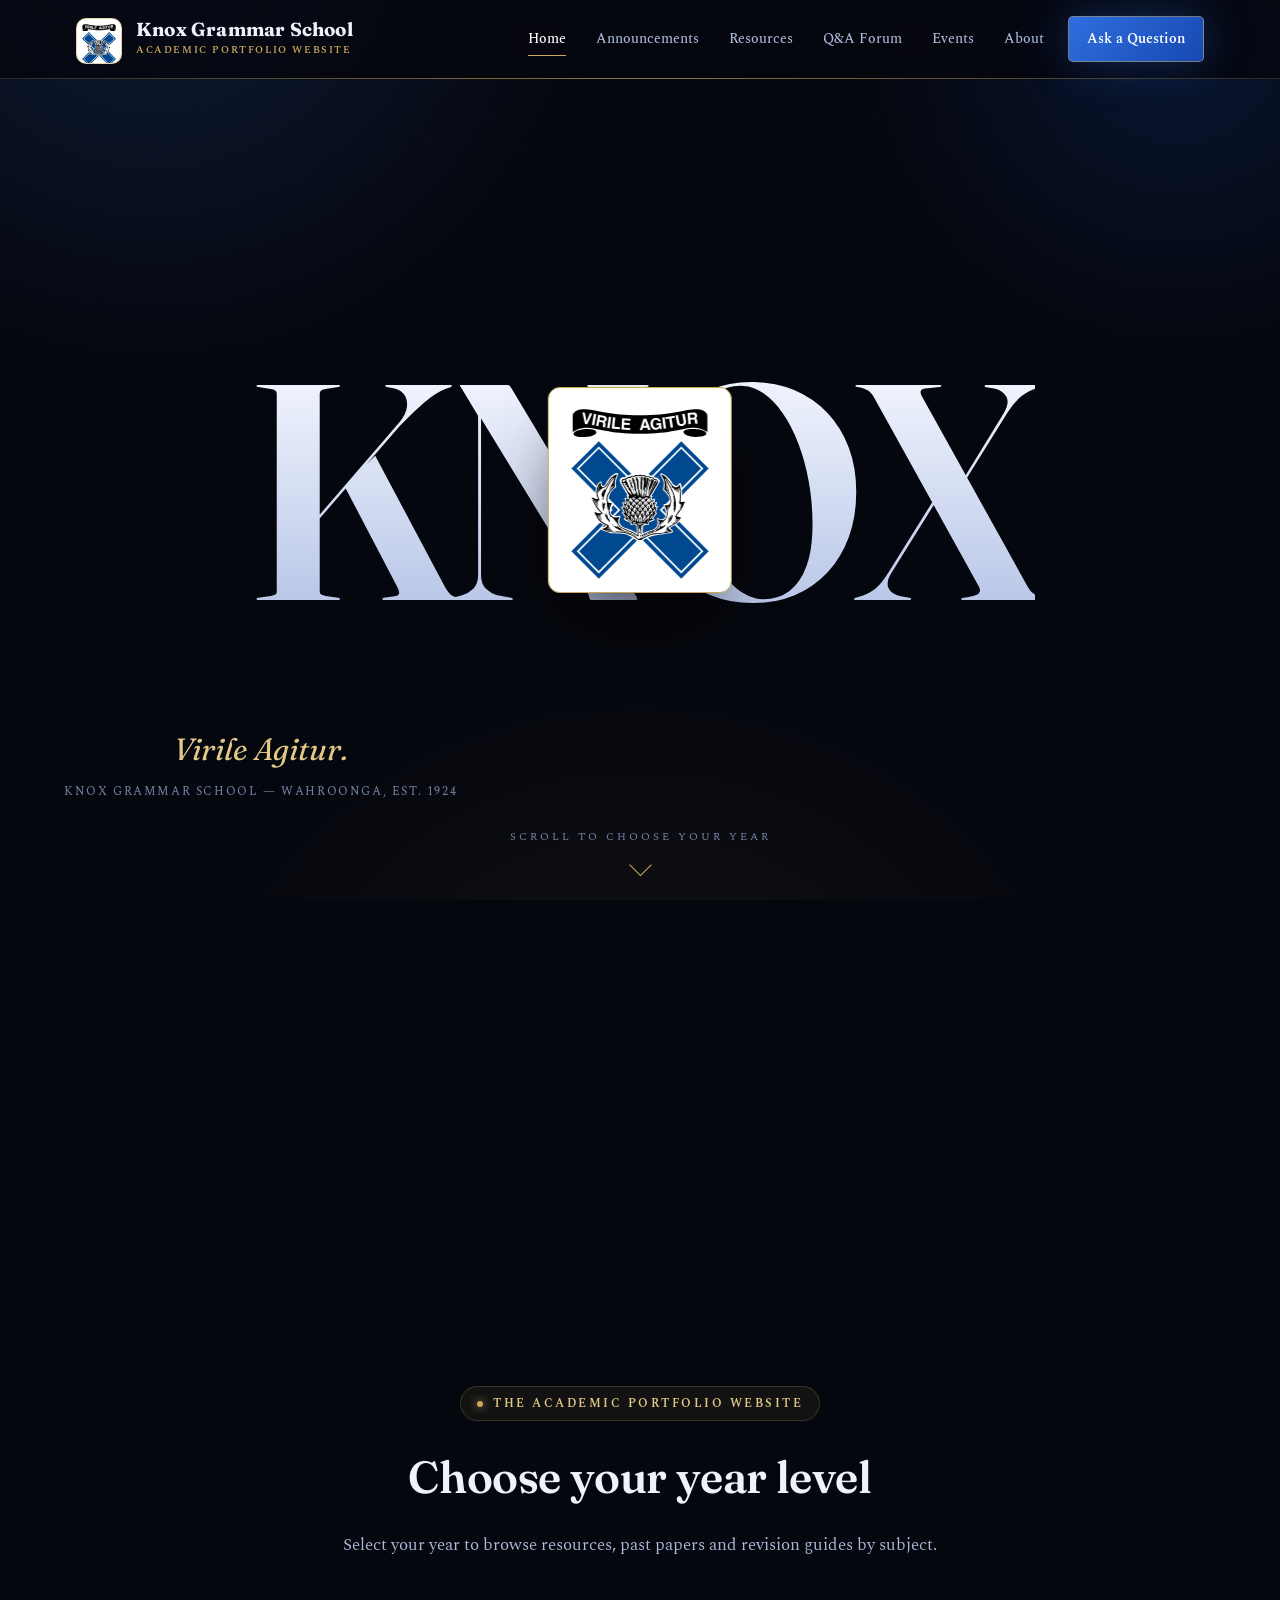
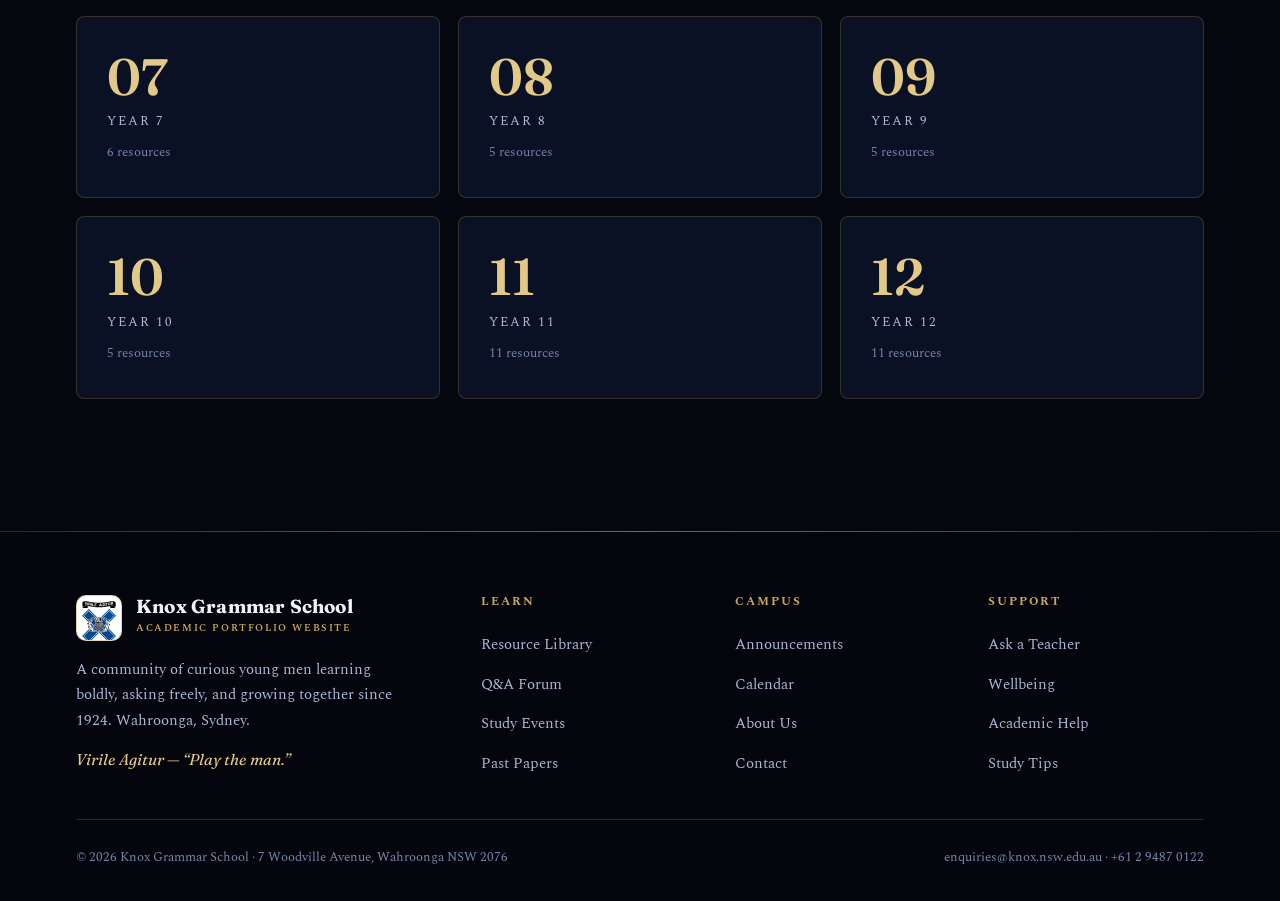
==== commit 92e4b0a3: "Rename 'Learning Hub' to 'Academic Portfolio Website' Update the nav/footer subtitle, page title, me" ====
--- a/index.html
+++ b/index.html
@@ -3,8 +3,8 @@
 <head>
   <meta charset="UTF-8" />
   <meta name="viewport" content="width=device-width, initial-scale=1.0" />
-  <title>Knox Grammar School · Learning Hub</title>
-  <meta name="description" content="Knox Grammar School Learning Hub — Wahroonga, Sydney. Virile Agitur." />
+  <title>Knox Grammar School · Academic Portfolio Website</title>
+  <meta name="description" content="Knox Grammar School Academic Portfolio Website — Wahroonga, Sydney. Virile Agitur." />
   <script>
     // Decide early whether to play the intro loader (avoids title flash)
     (function () {
@@ -59,7 +59,7 @@
   <section class="year-gate section">
     <div class="container">
       <div class="section-head reveal">
-        <span class="eyebrow"><span class="dot"></span> The Learning Hub</span>
+        <span class="eyebrow"><span class="dot"></span> The Academic Portfolio Website</span>
         <h2>Choose your year level</h2>
         <p>Select your year to browse resources, past papers and revision guides by subject.</p>
       </div>
--- a/assets/css/styles.css
+++ b/assets/css/styles.css
@@ -1,5 +1,5 @@
 /* =========================================================
-   Knox Grammar School — Learning Hub
+   Knox Grammar School — Academic Portfolio Website
    Heritage collegiate · Navy / Black · Royal blue & heraldic gold
    Saltire & thistle motifs · Fraunces + Spectral
    ========================================================= */
@@ -116,7 +116,7 @@
 }
 .brand .logo img { width: 100%; height: 100%; object-fit: contain; }
 .brand b { font-family: var(--serif-display); font-size: 1.18rem; font-weight: 700; letter-spacing: .2px; line-height: 1.05; display: block; }
-.brand span { color: var(--gold); font-weight: 600; font-size: .64rem; display: block; letter-spacing: 3.5px; text-transform: uppercase; margin-top: 3px; }
+.brand span { color: var(--gold); font-weight: 600; font-size: .6rem; display: block; letter-spacing: 1.6px; text-transform: uppercase; margin-top: 3px; }
 
 .nav-links { display: flex; align-items: center; gap: 2px; }
 .nav-links a {
@@ -658,3 +658,24 @@
   .subject-card, .res-grid .res-card, .subject-emblem, .page-enter .page-hero, .page-enter .subject-hero { animation: none; }
   body.page-leave { transition: none; }
 }
+
+/* ===================== Subject photos (fade in on the side) ===================== */
+.subject-card .sc-icon, .subject-card .sc-name, .subject-card .sc-count, .subject-card .sc-go { position: relative; z-index: 2; }
+.subject-card::after { z-index: 1; }
+.sc-photo {
+  position: absolute; top: 0; right: 0; bottom: 0; width: 64%; z-index: 0; overflow: hidden;
+  -webkit-mask-image: linear-gradient(to right, transparent 0%, #000 62%);
+          mask-image: linear-gradient(to right, transparent 0%, #000 62%);
+}
+.sc-photo img { width: 100%; height: 100%; object-fit: cover; opacity: 0; transform: scale(1.06); transition: opacity 1s ease, transform 7s ease; }
+.sc-photo.in img { opacity: .4; }
+.subject-card:hover .sc-photo img { opacity: .58; transform: scale(1.12); }
+
+.subject-hero { position: relative; overflow: hidden; }
+.subject-hero .container { position: relative; z-index: 1; }
+.subject-photo { position: absolute; top: 0; right: 0; bottom: 0; width: 50%; z-index: 0; overflow: hidden;
+  -webkit-mask-image: linear-gradient(to right, transparent 0%, #000 70%);
+          mask-image: linear-gradient(to right, transparent 0%, #000 70%); }
+.subject-photo img { width: 100%; height: 100%; object-fit: cover; opacity: 0; transition: opacity 1.2s ease; }
+.subject-photo.in img { opacity: .38; }
+@media (max-width: 680px) { .subject-photo { width: 70%; } }
